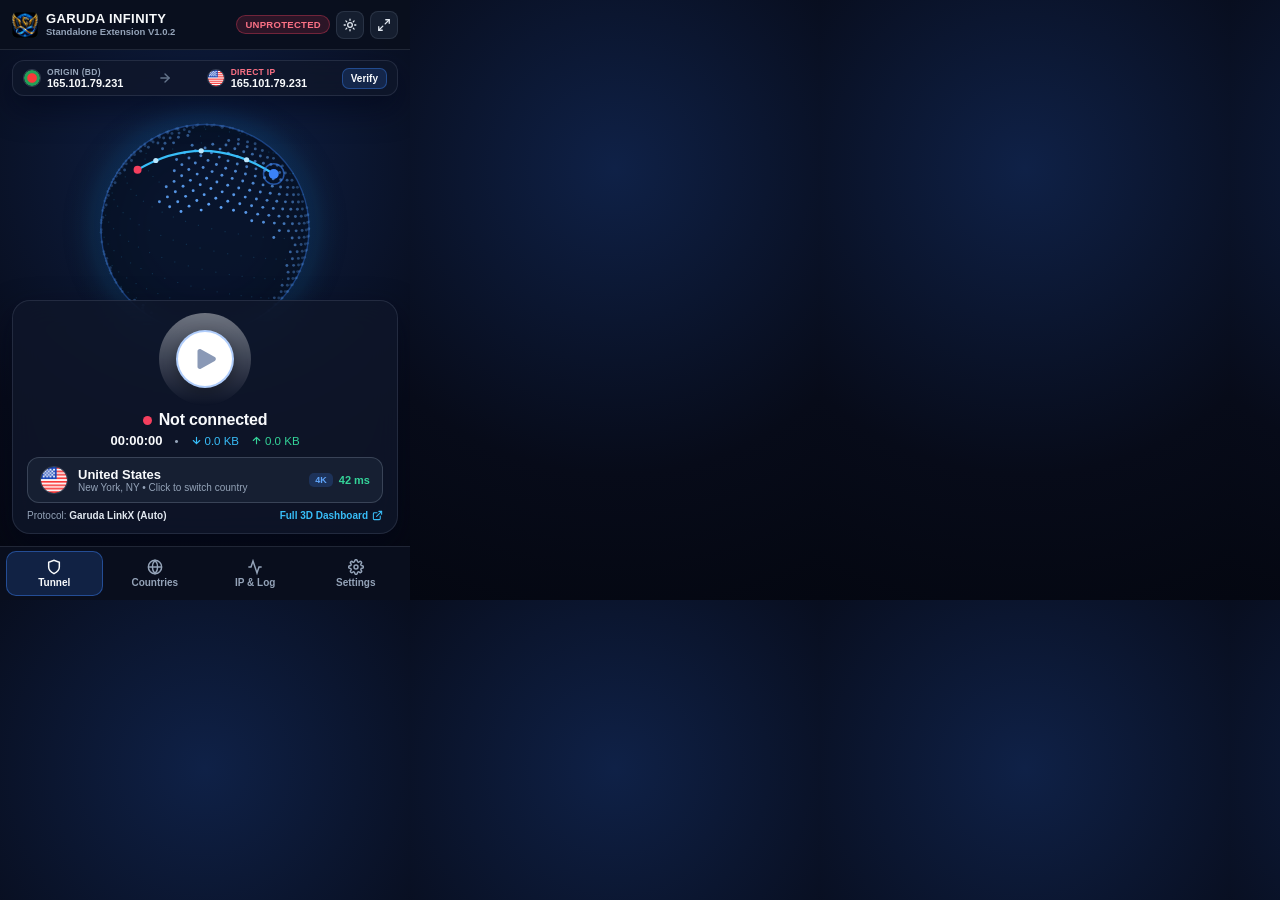
==== Garuda-Infinity-Extension/popup.html @ 02100f4b "Garuda Infinity V1.0.2 Official Public Release" ====
<!DOCTYPE html>
<html lang="en" data-theme="dark">
<head>
<meta charset="UTF-8" />
<meta name="viewport" content="width=device-width, initial-scale=1.0" />
<title>Garuda Infinity — Standalone Browser VPN</title>
<link rel="icon" type="image/svg+xml" href="garuda-favicon.svg" />
<link rel="icon" type="image/png" sizes="192x192" href="icons/icon-192.png" />
<link rel="apple-touch-icon" href="icons/icon-192.png" />
<style>
:root,
[data-theme="dark"] {
--bg-canvas: radial-gradient(circle at 50% 28%, #0f2147 0%, #070b19 64%, #040711 100%);
--surface-panel: rgba(10, 15, 30, 0.96);
--surface-glass: rgba(15, 23, 42, 0.82);
--surface-card: rgba(30, 41, 59, 0.62);
--surface-hover: rgba(51, 65, 85, 0.58);
--surface-selected: rgba(59, 130, 246, 0.22);
--surface-connected: rgba(16, 185, 129, 0.18);
--border: rgba(148, 163, 184, 0.16);
--border-strong: rgba(148, 163, 184, 0.28);
--divider: rgba(148, 163, 184, 0.12);
--primary: #3b82f6;
--primary-hover: #2563eb;
--emerald: #10b981;
--emerald-bright: #34d399;
--danger: #f43f5e;
--warning: #f59e0b;
--text-heading: #f8fafc;
--text-body: #e2e8f0;
--text-secondary: #94a3b8;
--text-muted: #64748b;
--shadow-card: 0 12px 30px rgba(2, 6, 23, 0.55);
}
[data-theme="light"] {
--bg-canvas: radial-gradient(circle at 50% 28%, #dbeafe 0%, #eff6ff 62%, #e2e8f0 100%);
--surface-panel: rgba(255, 255, 255, 0.96);
--surface-glass: rgba(255, 255, 255, 0.88);
--surface-card: rgba(241, 245, 249, 0.92);
--surface-hover: rgba(226, 232, 240, 0.8);
--surface-selected: rgba(37, 99, 235, 0.14);
--surface-connected: rgba(16, 185, 129, 0.14);
--border: rgba(148, 163, 184, 0.28);
--border-strong: rgba(100, 116, 139, 0.36);
--divider: rgba(203, 213, 225, 0.75);
--primary: #2563eb;
--primary-hover: #1d4ed8;
--emerald: #059669;
--emerald-bright: #10b981;
--danger: #e11d48;
--warning: #d97706;
--text-heading: #0f172a;
--text-body: #1e293b;
--text-secondary: #475569;
--text-muted: #64748b;
--shadow-card: 0 10px 24px rgba(15, 23, 42, 0.1);
}
* {
box-sizing: border-box;
margin: 0;
padding: 0;
user-select: none;
}
html {
width: 410px;
height: 600px;
}
body {
width: 410px;
min-width: 410px;
height: 600px;
min-height: 600px;
overflow: hidden;
background: var(--bg-canvas);
color: var(--text-heading);
font-family: "Inter", -apple-system, BlinkMacSystemFont, "Segoe UI", Roboto, sans-serif;
display: flex;
flex-direction: column;
position: relative;
}
html.is-mobile-ext,
html.is-mobile-ext body {
width: 100%;
min-width: 100%;
height: 100vh;
height: 100dvh;
min-height: 100dvh;
}
/* Scrollbar */
::-webkit-scrollbar {
width: 5px;
}
::-webkit-scrollbar-track {
background: transparent;
}
::-webkit-scrollbar-thumb {
background: rgba(148, 163, 184, 0.3);
border-radius: 3px;
}
@keyframes spinFast {
from { transform: rotate(0deg); }
to { transform: rotate(360deg); }
}
@keyframes pulseHalo {
0%, 100% { transform: scale(0.96); opacity: 0.78; }
50% { transform: scale(1.05); opacity: 0.36; }
}
.spin-fast {
animation: spinFast 1s linear infinite;
}
.pulse-halo {
animation: pulseHalo 2.5s ease-in-out infinite;
}
/* Top Header */
.top-header {
height: 50px;
padding: 0 12px;
background: var(--surface-panel);
border-bottom: 1px solid var(--border);
display: flex;
align-items: center;
justify-content: space-between;
flex-shrink: 0;
z-index: 20;
}
.brand-wrap {
display: flex;
align-items: center;
gap: 8px;
}
.brand-logo {
width: 26px;
height: 26px;
}
.brand-title {
font-size: 13px;
font-weight: 800;
letter-spacing: 0.4px;
line-height: 1.1;
white-space: nowrap;
}
.brand-sub {
font-size: 9.5px;
color: var(--text-secondary);
font-weight: 600;
white-space: nowrap;
}
.header-actions {
display: flex;
align-items: center;
gap: 6px;
}
.status-pill {
font-size: 9.5px;
font-weight: 800;
padding: 3px 8px;
border-radius: 999px;
letter-spacing: 0.3px;
}
.status-on {
background: rgba(16, 185, 129, 0.18);
color: #34d399;
border: 1px solid rgba(16, 185, 129, 0.42);
}
.status-busy {
background: rgba(59, 130, 246, 0.18);
color: #60a5fa;
border: 1px solid rgba(59, 130, 246, 0.42);
}
.status-off {
background: rgba(244, 63, 94, 0.15);
color: #fb7185;
border: 1px solid rgba(244, 63, 94, 0.35);
}
[data-theme="light"] .status-on {
background: rgba(16, 185, 129, 0.14);
color: #047857;
border-color: rgba(5, 150, 105, 0.38);
}
[data-theme="light"] .status-busy {
background: rgba(37, 99, 235, 0.14);
color: #1d4ed8;
border-color: rgba(37, 99, 235, 0.38);
}
[data-theme="light"] .status-off {
background: rgba(225, 29, 72, 0.12);
color: #be123c;
border-color: rgba(225, 29, 72, 0.35);
}
.icon-btn {
width: 28px;
height: 28px;
border-radius: 8px;
border: 1px solid var(--border);
background: var(--surface-card);
color: var(--text-body);
display: inline-flex;
align-items: center;
justify-content: center;
cursor: pointer;
font-size: 13px;
transition: border-color 0.15s, background 0.15s;
}
.icon-btn:hover {
border-color: var(--primary);
}
/* Main Viewport */
.segment-viewport {
flex: 1;
overflow: hidden;
position: relative;
display: flex;
flex-direction: column;
}
.segment-pane {
display: none;
flex: 1;
height: 100%;
overflow-y: auto;
flex-direction: column;
}
.segment-pane.active {
display: flex;
}
/* Segment 1: Tunnel & 3D Globe Stage */
.tunnel-stage {
position: relative;
flex: 1;
display: flex;
flex-direction: column;
justify-content: space-between;
padding: 10px 12px 12px 12px;
overflow: hidden;
}
#globeCanvas {
position: absolute;
inset: 0;
width: 100%;
height: 100%;
z-index: 1;
cursor: grab;
}
#globeCanvas:active {
cursor: grabbing;
}
.hud-top-row {
position: relative;
z-index: 5;
display: flex;
flex-direction: column;
gap: 6px;
}
.route-bar {
background: var(--surface-glass);
backdrop-filter: blur(12px);
border: 1px solid var(--border);
border-radius: 12px;
padding: 6px 10px;
display: flex;
align-items: center;
justify-content: space-between;
gap: 6px;
box-shadow: var(--shadow-card);
}
.route-endpoint {
display: flex;
align-items: center;
gap: 6px;
min-width: 0;
}
.route-flag {
width: 18px;
height: 18px;
border-radius: 50%;
object-fit: cover;
border: 1px solid var(--border-strong);
flex-shrink: 0;
}
.route-meta {
display: flex;
flex-direction: column;
min-width: 0;
}
.route-label {
font-size: 8.5px;
font-weight: 700;
text-transform: uppercase;
color: var(--text-secondary);
letter-spacing: 0.3px;
}
.route-ip {
font-size: 11px;
font-weight: 700;
color: var(--text-heading);
font-variant-numeric: tabular-nums;
}
.verify-mini-btn {
padding: 4px 8px;
border-radius: 7px;
border: 1px solid rgba(59, 130, 246, 0.4);
background: rgba(59, 130, 246, 0.16);
color: var(--text-heading);
font-size: 10px;
font-weight: 600;
cursor: pointer;
flex-shrink: 0;
}
.camera-bar {
display: flex;
justify-content: center;
gap: 4px;
}
.cam-pill {
height: 22px;
padding: 0 9px;
border-radius: 999px;
border: 1px solid var(--border);
background: var(--surface-glass);
color: var(--text-secondary);
font-size: 10px;
font-weight: 600;
cursor: pointer;
}
.cam-pill.active {
background: var(--primary);
border-color: var(--primary);
color: #ffffff;
}
/* Connect Console Bottom Card */
.connect-console {
position: relative;
z-index: 5;
background: var(--surface-glass);
backdrop-filter: blur(14px);
border: 1px solid var(--border);
border-radius: 18px;
padding: 12px 14px;
display: flex;
flex-direction: column;
align-items: center;
box-shadow: var(--shadow-card);
}
.hero-btn-wrap {
position: relative;
width: 92px;
height: 92px;
display: flex;
align-items: center;
justify-content: center;
}
.hero-ring-img {
position: absolute;
width: 92px;
height: 92px;
pointer-events: none;
}
.hero-core-btn {
width: 58px;
height: 58px;
border-radius: 50%;
background: #ffffff;
border: 2px solid rgba(59, 130, 246, 0.4);
display: flex;
align-items: center;
justify-content: center;
cursor: pointer;
position: relative;
z-index: 3;
box-shadow: 0 4px 14px rgba(0, 0, 0, 0.3);
transition: transform 0.12s, box-shadow 0.15s;
}
.hero-core-btn:hover {
transform: scale(1.04);
}
.hero-core-btn img {
width: 24px;
height: 24px;
}
.console-status-row {
margin-top: 6px;
display: flex;
align-items: center;
gap: 7px;
}
.status-dot {
width: 9px;
height: 9px;
border-radius: 50%;
background: var(--danger);
}
.status-dot.connected {
background: var(--emerald);
box-shadow: 0 0 10px rgba(16, 185, 129, 0.85);
}
.console-headline {
font-size: 16px;
font-weight: 800;
letter-spacing: -0.2px;
}
.telemetry-row {
margin-top: 4px;
display: flex;
align-items: center;
gap: 12px;
font-size: 11.5px;
color: var(--text-secondary);
font-variant-numeric: tabular-nums;
}
.timer-text {
font-size: 13px;
font-weight: 700;
color: var(--text-heading);
}
.target-country-btn {
margin-top: 9px;
width: 100%;
height: 46px;
padding: 0 12px;
border-radius: 12px;
background: var(--surface-card);
border: 1px solid var(--border-strong);
display: flex;
align-items: center;
justify-content: space-between;
cursor: pointer;
color: var(--text-heading);
transition: border-color 0.15s;
}
.target-country-btn:hover {
border-color: var(--primary);
}
.target-left {
display: flex;
align-items: center;
gap: 10px;
min-width: 0;
}
.target-flag {
width: 28px;
height: 28px;
border-radius: 50%;
object-fit: cover;
border: 1px solid var(--border-strong);
}
.target-name {
font-size: 13px;
font-weight: 700;
text-align: left;
}
.target-sub {
font-size: 10px;
color: var(--text-secondary);
text-align: left;
}
.target-right {
display: flex;
align-items: center;
gap: 6px;
}
.tag-4k {
font-size: 9px;
font-weight: 700;
padding: 2px 6px;
border-radius: 5px;
background: rgba(59, 130, 246, 0.2);
color: #60a5fa;
}
[data-theme="light"] .tag-4k {
background: rgba(37, 99, 235, 0.14);
color: #1d4ed8;
}
.ping-badge {
font-size: 11px;
font-weight: 700;
color: #34d399;
}
[data-theme="light"] .ping-badge {
color: #059669;
}
.console-footer {
margin-top: 7px;
width: 100%;
display: flex;
align-items: center;
justify-content: space-between;
font-size: 10px;
color: var(--text-secondary);
}
.link-btn {
background: none;
border: none;
color: #38bdf8;
font-size: 10px;
font-weight: 700;
cursor: pointer;
}
[data-theme="light"] .link-btn {
color: #0284c7;
}
/* Segment 2: Countries */
.countries-header {
padding: 10px 12px 8px 12px;
border-bottom: 1px solid var(--divider);
background: var(--surface-panel);
}
.countries-top-bar {
display: flex;
align-items: center;
justify-content: space-between;
margin-bottom: 8px;
}
.countries-title {
font-size: 13.5px;
font-weight: 700;
}
.catalog-toggle-btn {
font-size: 10px;
font-weight: 700;
padding: 4px 8px;
border-radius: 8px;
border: 1px solid var(--border-strong);
background: var(--surface-card);
color: var(--text-body);
cursor: pointer;
}
.catalog-toggle-btn.active {
background: var(--primary);
border-color: var(--primary);
color: #ffffff;
}
.search-box {
height: 34px;
background: var(--surface-card);
border: 1px solid var(--border-strong);
border-radius: 9px;
padding: 0 10px;
display: flex;
align-items: center;
gap: 7px;
}
.search-box input {
flex: 1;
background: transparent;
border: none;
outline: none;
color: var(--text-heading);
font-size: 12px;
}
.clear-search-btn {
background: none;
border: none;
color: var(--text-secondary);
cursor: pointer;
font-size: 13px;
display: none;
}
.mode-tabs {
display: flex;
gap: 4px;
margin-top: 7px;
background: var(--surface-card);
padding: 3px;
border-radius: 8px;
border: 1px solid var(--border);
}
.mode-tab {
flex: 1;
height: 28px;
border: none;
border-radius: 6px;
background: transparent;
color: var(--text-secondary);
font-size: 11px;
font-weight: 600;
cursor: pointer;
display: inline-flex;
align-items: center;
justify-content: center;
gap: 6px;
transition: background 0.15s, color 0.15s;
}
.mode-tab svg {
width: 13px;
height: 13px;
flex-shrink: 0;
}
.mode-tab.active {
background: var(--primary);
color: #ffffff;
}
.region-pills {
display: flex;
gap: 4px;
margin-top: 7px;
overflow-x: auto;
}
.region-pill {
font-size: 10px;
font-weight: 600;
padding: 3px 8px;
border-radius: 999px;
border: 1px solid var(--border);
background: var(--surface-card);
color: var(--text-secondary);
cursor: pointer;
white-space: nowrap;
}
.region-pill.active {
border-color: var(--primary);
background: rgba(59, 130, 246, 0.2);
color: #60a5fa;
}
[data-theme="light"] .region-pill.active {
border-color: var(--primary);
background: rgba(37, 99, 235, 0.14);
color: #1d4ed8;
}
.countries-list {
flex: 1;
overflow-y: auto;
padding: 6px 10px 12px 10px;
}
.country-row {
display: flex;
align-items: center;
padding: 7px 10px;
border-radius: 10px;
border: 1px solid transparent;
cursor: pointer;
margin-bottom: 4px;
transition: background 0.12s, border-color 0.12s;
}
.country-row:hover {
background: var(--surface-hover);
border-color: var(--border);
}
.country-row.selected {
background: var(--surface-selected);
border-color: rgba(59, 130, 246, 0.45);
}
.country-row.connected {
background: var(--surface-connected);
border-color: rgba(16, 185, 129, 0.5);
}
.country-row-flag {
width: 26px;
height: 26px;
border-radius: 50%;
object-fit: cover;
border: 1px solid var(--border-strong);
margin-right: 10px;
flex-shrink: 0;
}
.country-row-info {
flex: 1;
min-width: 0;
}
.country-row-title {
display: flex;
align-items: center;
gap: 5px;
}
.country-row-name {
font-size: 12.5px;
font-weight: 700;
white-space: nowrap;
overflow: hidden;
text-overflow: ellipsis;
}
.country-row-badge {
font-size: 8.5px;
font-weight: 700;
padding: 1px 5px;
border-radius: 4px;
background: rgba(148, 163, 184, 0.15);
color: var(--text-secondary);
}
.country-row-badge.pro {
background: rgba(59, 130, 246, 0.2);
color: #60a5fa;
}
[data-theme="light"] .country-row-badge.pro {
background: rgba(37, 99, 235, 0.14);
color: #1d4ed8;
}
.country-row-meta {
font-size: 10px;
color: var(--text-secondary);
margin-top: 1px;
}
.country-row-action {
font-size: 10px;
font-weight: 700;
padding: 3px 8px;
border-radius: 999px;
background: rgba(59, 130, 246, 0.14);
color: #60a5fa;
flex-shrink: 0;
}
[data-theme="light"] .country-row-action {
background: rgba(37, 99, 235, 0.12);
color: #1d4ed8;
}
.country-row.connected .country-row-action {
background: rgba(16, 185, 129, 0.22);
color: #34d399;
}
[data-theme="light"] .country-row.connected .country-row-action {
background: rgba(16, 185, 129, 0.18);
color: #047857;
}
/* Segment 3 & 4 Cards */
#seg-ipconfig {
overflow: hidden;
}
.ipconfig-header {
padding: 10px 12px 8px 12px;
border-bottom: 1px solid var(--divider);
background: var(--surface-panel);
flex-shrink: 0;
}
.pane-body {
padding: 12px;
display: flex;
flex-direction: column;
gap: 10px;
flex: 1;
overflow-y: auto;
}
.sub-tabs {
display: flex;
gap: 4px;
background: var(--surface-card);
padding: 3px;
border-radius: 9px;
border: 1px solid var(--border-strong);
}
.sub-tab {
flex: 1;
height: 30px;
border: none;
border-radius: 6px;
background: transparent;
color: var(--text-secondary);
font-size: 11px;
font-weight: 700;
cursor: pointer;
display: inline-flex;
align-items: center;
justify-content: center;
gap: 6px;
transition: background 0.15s, color 0.15s, box-shadow 0.15s;
}
.sub-tab svg {
width: 13px;
height: 13px;
flex-shrink: 0;
}
.sub-tab.active {
background: var(--primary);
color: #ffffff;
box-shadow: 0 2px 8px rgba(37, 99, 235, 0.28);
}
.ip-hero-banner {
display: flex;
align-items: center;
justify-content: space-between;
gap: 10px;
padding: 10px 11px;
border-radius: 10px;
background: var(--surface-card);
border: 1px solid var(--border-strong);
margin-bottom: 9px;
}
.ip-hero-left {
display: flex;
align-items: center;
gap: 10px;
min-width: 0;
}
.ip-time-pill {
text-align: right;
padding-left: 10px;
border-left: 1px solid var(--divider);
flex-shrink: 0;
}
.ip-time-label {
font-size: 8.5px;
font-weight: 800;
letter-spacing: 0.4px;
color: #38bdf8;
text-transform: uppercase;
}
[data-theme="light"] .ip-time-label {
color: #0284c7;
}
.ip-time-value {
font-size: 11.5px;
font-weight: 800;
color: var(--text-heading);
font-variant-numeric: tabular-nums;
margin-top: 1px;
white-space: nowrap;
}
.ip-time-zone {
font-size: 9.5px;
font-weight: 600;
color: var(--text-secondary);
margin-top: 1px;
white-space: nowrap;
}
.glass-card {
background: var(--surface-glass);
border: 1px solid var(--border);
border-radius: 12px;
padding: 12px;
box-shadow: var(--shadow-card);
}
[data-theme="light"] .glass-card {
background: #ffffff;
border-color: rgba(148, 163, 184, 0.34);
box-shadow: 0 6px 18px rgba(15, 23, 42, 0.06);
}
.card-label {
font-size: 10px;
font-weight: 700;
text-transform: uppercase;
color: var(--text-secondary);
letter-spacing: 0.4px;
margin-bottom: 8px;
}
.kv-grid {
display: grid;
grid-template-columns: 1fr 1fr;
gap: 7px;
font-size: 11px;
}
.kv-box {
background: var(--surface-card);
border: 1px solid var(--border);
border-radius: 8px;
padding: 7px 9px;
}
[data-theme="light"] .kv-box {
background: #f8fafc;
border-color: rgba(148, 163, 184, 0.28);
}
.kv-box .k {
font-size: 9.5px;
font-weight: 600;
color: var(--text-secondary);
display: block;
}
.kv-box .v {
font-size: 11.5px;
font-weight: 700;
color: var(--text-heading);
margin-top: 2px;
display: block;
word-break: break-word;
}
.btn-primary {
height: 34px;
padding: 0 12px;
border-radius: 9px;
border: none;
background: linear-gradient(135deg, #3b82f6, #2563eb);
color: #ffffff;
font-size: 11.5px;
font-weight: 700;
cursor: pointer;
display: inline-flex;
align-items: center;
justify-content: center;
gap: 6px;
box-shadow: 0 4px 12px rgba(37, 99, 235, 0.25);
}
.btn-secondary {
height: 32px;
padding: 0 12px;
border-radius: 8px;
border: 1px solid var(--border-strong);
background: var(--surface-card);
color: var(--text-heading);
font-size: 11px;
font-weight: 600;
cursor: pointer;
display: inline-flex;
align-items: center;
justify-content: center;
gap: 5px;
white-space: nowrap;
flex-shrink: 0;
}
/* Verification Status Banner (No JSON) */
.verify-status-banner {
margin-top: 9px;
padding: 8.5px 10px;
border-radius: 9px;
background: rgba(15, 23, 42, 0.78);
border: 1px solid rgba(148, 163, 184, 0.28);
display: flex;
align-items: center;
gap: 8px;
font-size: 10.5px;
font-weight: 600;
color: #e2e8f0;
line-height: 1.4;
}
[data-theme="light"] .verify-status-banner {
background: #f1f5f9;
border: 1px solid rgba(100, 116, 139, 0.32);
color: #334155;
}
.verify-status-banner.verified-ok {
background: rgba(16, 185, 129, 0.14);
border-color: rgba(16, 185, 129, 0.42);
color: #ecfdf5;
}
[data-theme="light"] .verify-status-banner.verified-ok {
background: rgba(16, 185, 129, 0.12);
border-color: rgba(5, 150, 105, 0.42);
color: #064e3b;
}
.verify-status-banner svg {
width: 15px;
height: 15px;
flex-shrink: 0;
color: #34d399;
}
[data-theme="light"] .verify-status-banner svg {
color: #059669;
}
/* Improved Cyber Telemetry Log UI */
.logs-toolbar {
display: flex;
align-items: center;
justify-content: space-between;
margin-bottom: 8px;
}
.logs-title-group {
display: flex;
align-items: center;
gap: 6px;
}
.logs-title-group svg {
width: 14px;
height: 14px;
color: #60a5fa;
}
[data-theme="light"] .logs-title-group svg {
color: #2563eb;
}
.logs-count-pill {
font-size: 9.5px;
font-weight: 700;
padding: 2px 7px;
border-radius: 999px;
background: rgba(59, 130, 246, 0.16);
border: 1px solid rgba(59, 130, 246, 0.35);
color: #60a5fa;
white-space: nowrap;
}
[data-theme="light"] .logs-count-pill {
background: rgba(37, 99, 235, 0.12);
border-color: rgba(37, 99, 235, 0.32);
color: #1d4ed8;
}
.logs-clear-btn {
height: 24px;
padding: 0 8px;
border-radius: 6px;
border: 1px solid var(--border-strong);
background: var(--surface-card);
color: var(--text-secondary);
font-size: 10px;
font-weight: 600;
cursor: pointer;
display: inline-flex;
align-items: center;
gap: 4px;
white-space: nowrap;
flex-shrink: 0;
transition: color 0.15s, border-color 0.15s;
}
.logs-clear-btn:hover {
color: #fb7185;
border-color: rgba(244, 63, 94, 0.45);
}
[data-theme="light"] .logs-clear-btn:hover {
color: #be123c;
border-color: rgba(225, 29, 72, 0.45);
}
.logs-clear-btn svg {
width: 11px;
height: 11px;
}
.logs-filter-bar {
display: flex;
gap: 4px;
margin-bottom: 8px;
}
.log-filter-pill {
height: 23px;
padding: 0 8px;
border-radius: 999px;
border: 1px solid var(--border);
background: var(--surface-card);
color: var(--text-secondary);
font-size: 10px;
font-weight: 600;
cursor: pointer;
white-space: nowrap;
}
.log-filter-pill.active {
border-color: var(--primary);
background: rgba(59, 130, 246, 0.2);
color: #60a5fa;
}
[data-theme="light"] .log-filter-pill.active {
border-color: var(--primary);
background: rgba(37, 99, 235, 0.14);
color: #1d4ed8;
}
.logs-list {
display: flex;
flex-direction: column;
gap: 6px;
max-height: 315px;
overflow-y: auto;
padding-right: 2px;
}
.log-card {
background: var(--surface-card);
border: 1px solid var(--border);
border-left: 3px solid #3b82f6;
border-radius: 8px;
padding: 7px 9px;
display: flex;
flex-direction: column;
gap: 4px;
}
[data-theme="light"] .log-card {
background: #f8fafc;
border-color: rgba(148, 163, 184, 0.3);
border-left: 3px solid #2563eb;
}
.log-card.tone-emerald {
border-left-color: #10b981;
background: rgba(16, 185, 129, 0.07);
}
[data-theme="light"] .log-card.tone-emerald {
border-left-color: #059669;
background: rgba(16, 185, 129, 0.08);
}
.log-card.tone-cyan {
border-left-color: #06b6d4;
}
[data-theme="light"] .log-card.tone-cyan {
border-left-color: #0284c7;
background: rgba(2, 132, 199, 0.06);
}
.log-card.tone-rose {
border-left-color: #f43f5e;
background: rgba(244, 63, 94, 0.06);
}
[data-theme="light"] .log-card.tone-rose {
border-left-color: #e11d48;
background: rgba(225, 29, 72, 0.06);
}
.log-card.tone-amber {
border-left-color: #f59e0b;
}
[data-theme="light"] .log-card.tone-amber {
border-left-color: #d97706;
background: rgba(217, 119, 6, 0.06);
}
.log-card.tone-purple {
border-left-color: #a855f7;
}
[data-theme="light"] .log-card.tone-purple {
border-left-color: #7c3aed;
background: rgba(124, 58, 237, 0.06);
}
.log-card-top {
display: flex;
align-items: center;
justify-content: space-between;
gap: 6px;
}
.log-tag-badge {
display: inline-flex;
align-items: center;
gap: 4px;
font-size: 9px;
font-weight: 800;
text-transform: uppercase;
letter-spacing: 0.35px;
padding: 1.5px 6px;
border-radius: 4px;
background: rgba(59, 130, 246, 0.18);
color: #60a5fa;
}
[data-theme="light"] .log-tag-badge {
background: rgba(37, 99, 235, 0.14);
color: #1d4ed8;
}
.log-tag-badge svg {
width: 10px;
height: 10px;
}
.log-tag-badge.tone-emerald {
background: rgba(16, 185, 129, 0.2);
color: #34d399;
}
[data-theme="light"] .log-tag-badge.tone-emerald {
background: rgba(16, 185, 129, 0.16);
color: #047857;
}
.log-tag-badge.tone-cyan {
background: rgba(6, 182, 212, 0.2);
color: #22d3ee;
}
[data-theme="light"] .log-tag-badge.tone-cyan {
background: rgba(2, 132, 199, 0.14);
color: #0369a1;
}
.log-tag-badge.tone-rose {
background: rgba(244, 63, 94, 0.2);
color: #fb7185;
}
[data-theme="light"] .log-tag-badge.tone-rose {
background: rgba(225, 29, 72, 0.14);
color: #be123c;
}
.log-tag-badge.tone-amber {
background: rgba(245, 158, 11, 0.2);
color: #fbbf24;
}
[data-theme="light"] .log-tag-badge.tone-amber {
background: rgba(217, 119, 6, 0.15);
color: #b45309;
}
.log-tag-badge.tone-purple {
background: rgba(168, 85, 247, 0.2);
color: #c084fc;
}
[data-theme="light"] .log-tag-badge.tone-purple {
background: rgba(124, 58, 237, 0.14);
color: #6d28d9;
}
.log-time {
font-family: Consolas, "SFMono-Regular", monospace;
font-size: 9.5px;
font-weight: 600;
color: var(--text-secondary);
font-variant-numeric: tabular-nums;
}
.log-msg {
font-size: 11px;
color: var(--text-body);
line-height: 1.4;
word-break: break-word;
user-select: text;
}
.log-ip-chip {
display: inline-block;
font-family: Consolas, monospace;
font-size: 10px;
font-weight: 700;
padding: 0 5px;
border-radius: 4px;
background: rgba(56, 189, 248, 0.14);
border: 1px solid rgba(56, 189, 248, 0.3);
color: #38bdf8;
}
[data-theme="light"] .log-ip-chip {
background: rgba(2, 132, 199, 0.12);
border-color: rgba(2, 132, 199, 0.3);
color: #0369a1;
}
/* Settings rows */
.setting-row {
display: flex;
align-items: center;
justify-content: space-between;
gap: 10px;
padding: 8px 0;
border-bottom: 1px solid var(--divider);
}
.setting-row:last-child {
border-bottom: none;
padding-bottom: 0;
}
.setting-row:first-child {
padding-top: 0;
}
.setting-title {
font-size: 12px;
font-weight: 600;
color: var(--text-heading);
}
.setting-sub {
font-size: 10px;
color: var(--text-secondary);
margin-top: 1px;
}
.select-input {
height: 30px;
border-radius: 7px;
border: 1px solid var(--border-strong);
background: var(--surface-card);
color: var(--text-heading);
font-size: 11px;
font-weight: 600;
padding: 0 8px;
outline: none;
}
.switch {
width: 38px;
height: 20px;
border-radius: 999px;
background: var(--surface-card);
border: 1px solid var(--border-strong);
position: relative;
cursor: pointer;
flex-shrink: 0;
transition: background 0.15s;
}
.switch.checked {
background: var(--primary);
border-color: var(--primary);
}
.switch-thumb {
width: 14px;
height: 14px;
border-radius: 50%;
background: var(--text-secondary);
position: absolute;
top: 2px;
left: 2px;
transition: transform 0.15s, background 0.15s;
}
.switch.checked .switch-thumb {
transform: translateX(18px);
background: #ffffff;
}
/* Bottom 4-Segment Navigation Bar */
.bottom-nav {
height: 54px;
background: var(--surface-panel);
border-top: 1px solid var(--border);
display: grid;
grid-template-columns: repeat(4, 1fr);
padding: 4px 6px;
gap: 4px;
flex-shrink: 0;
z-index: 20;
}
.nav-seg-btn {
border: 1px solid transparent;
background: transparent;
border-radius: 10px;
color: var(--text-secondary);
display: flex;
flex-direction: column;
align-items: center;
justify-content: center;
gap: 2px;
cursor: pointer;
font-size: 10px;
font-weight: 700;
transition: background 0.15s, color 0.15s, border-color 0.15s;
}
.nav-seg-btn svg {
width: 16px;
height: 16px;
}
.nav-seg-btn.active {
background: rgba(59, 130, 246, 0.18);
border-color: rgba(59, 130, 246, 0.45);
color: var(--text-heading);
}
/* Legal Drawer Modal */
.drawer-modal {
position: absolute;
inset: 0;
background: rgba(2, 6, 23, 0.82);
backdrop-filter: blur(8px);
z-index: 50;
display: none;
flex-direction: column;
padding: 14px;
}
.drawer-modal.open {
display: flex;
}
.drawer-card {
flex: 1;
background: var(--surface-panel);
border: 1px solid var(--border-strong);
border-radius: 14px;
display: flex;
flex-direction: column;
overflow: hidden;
}
.drawer-head {
padding: 12px 14px;
border-bottom: 1px solid var(--divider);
display: flex;
align-items: center;
justify-content: space-between;
}
.drawer-body {
flex: 1;
padding: 12px 14px;
overflow-y: auto;
font-size: 11.5px;
color: var(--text-body);
line-height: 1.55;
}
@keyframes quicksilverGoldPulse {
0%, 100% {
background-position: 0% 50%;
filter: drop-shadow(0 0 4px rgba(251, 191, 36, 0.55)) drop-shadow(0 0 10px rgba(245, 158, 11, 0.35));
}
50% {
background-position: 100% 50%;
filter: drop-shadow(0 0 6px rgba(253, 224, 71, 0.8)) drop-shadow(0 0 14px rgba(245, 158, 11, 0.5));
}
}
@keyframes quicksilverGoldPulseLight {
0%, 100% {
background-position: 0% 50%;
filter: drop-shadow(0 1px 3px rgba(217, 119, 6, 0.32)) drop-shadow(0 0 7px rgba(245, 158, 11, 0.25));
}
50% {
background-position: 100% 50%;
filter: drop-shadow(0 1px 5px rgba(180, 83, 9, 0.48)) drop-shadow(0 0 11px rgba(245, 158, 11, 0.38));
}
}
.quicksilver-gold-glow {
display: inline-block;
font-weight: 900;
letter-spacing: 0.07em;
text-transform: uppercase;
background: linear-gradient(90deg, #fde047 0%, #fbbf24 30%, #fef08a 50%, #f59e0b 75%, #fde047 100%);
background-size: 200% auto;
color: #fbbf24;
-webkit-background-clip: text;
background-clip: text;
-webkit-text-fill-color: transparent;
animation: quicksilverGoldPulse 3.2s ease-in-out infinite;
}
[data-theme="light"] .quicksilver-gold-glow {
background: linear-gradient(90deg, #92400e 0%, #d97706 30%, #b45309 55%, #f59e0b 80%, #92400e 100%);
background-size: 200% auto;
color: #b45309;
-webkit-background-clip: text;
background-clip: text;
-webkit-text-fill-color: transparent;
animation: quicksilverGoldPulseLight 3.2s ease-in-out infinite;
}
.quicksilver-gold-badge {
font-size: 10px;
font-weight: 800;
padding: 5px 10px;
border-radius: 999px;
background: linear-gradient(135deg, rgba(245, 158, 11, 0.16), rgba(180, 83, 9, 0.22));
border: 1px solid rgba(251, 191, 36, 0.48);
box-shadow: 0 0 12px rgba(245, 158, 11, 0.18);
display: inline-flex;
align-items: center;
gap: 5px;
white-space: nowrap;
flex-shrink: 0;
user-select: none;
}
[data-theme="light"] .quicksilver-gold-badge {
background: linear-gradient(135deg, rgba(254, 243, 199, 0.96), rgba(253, 230, 138, 0.72));
border: 1px solid rgba(217, 119, 6, 0.55);
box-shadow: 0 2px 8px rgba(217, 119, 6, 0.15);
}
.about-gcs-btn {
width: 100%;
padding: 8.5px 11px;
border-radius: 10px;
border: 1px solid rgba(56, 189, 248, 0.5);
border-left: 3.5px solid #00c8ff;
background: linear-gradient(135deg, rgba(12, 32, 62, 0.96) 0%, rgba(15, 23, 42, 0.96) 65%, rgba(30, 41, 59, 0.92) 100%);
color: #f8fafc;
cursor: pointer;
display: flex;
align-items: center;
justify-content: space-between;
gap: 10px;
box-shadow: 0 4px 14px rgba(0, 200, 255, 0.14), inset 0 1px 0 rgba(255, 255, 255, 0.08);
transition: transform 0.14s ease, border-color 0.15s ease, box-shadow 0.15s ease;
}
.about-gcs-btn:hover {
transform: translateY(-1px);
border-color: rgba(0, 200, 255, 0.85);
box-shadow: 0 6px 18px rgba(0, 200, 255, 0.24), inset 0 1px 0 rgba(255, 255, 255, 0.14);
}
[data-theme="light"] .about-gcs-btn {
border: 1px solid rgba(2, 132, 199, 0.45);
border-left: 3.5px solid #0284c7;
background: linear-gradient(135deg, #e0f2fe 0%, #f0f9ff 58%, #fef3c7 100%);
color: #0f172a;
box-shadow: 0 4px 14px rgba(2, 132, 199, 0.14), inset 0 1px 0 rgba(255, 255, 255, 0.85);
}
[data-theme="light"] .about-gcs-btn:hover {
border-color: #0284c7;
box-shadow: 0 6px 18px rgba(2, 132, 199, 0.22), inset 0 1px 0 #ffffff;
}
.about-gcs-left {
display: flex;
align-items: center;
gap: 9px;
min-width: 0;
text-align: left;
}
.about-gcs-emblem {
width: 26px;
height: 26px;
border-radius: 50%;
object-fit: cover;
border: 1.5px solid rgba(245, 158, 11, 0.65);
box-shadow: 0 0 8px rgba(245, 158, 11, 0.28);
flex-shrink: 0;
}
.about-gcs-title {
font-size: 11.5px;
font-weight: 800;
letter-spacing: 0.15px;
color: #f8fafc;
line-height: 1.2;
}
[data-theme="light"] .about-gcs-title {
color: #0f172a;
}
.about-gcs-sub {
font-size: 9.5px;
font-weight: 600;
color: #7dd3fc;
margin-top: 1px;
line-height: 1.2;
}
[data-theme="light"] .about-gcs-sub {
color: #0369a1;
}
.about-gcs-cta {
display: inline-flex;
align-items: center;
gap: 4px;
padding: 3.5px 8px;
border-radius: 999px;
background: rgba(0, 200, 255, 0.16);
border: 1px solid rgba(0, 200, 255, 0.42);
color: #38bdf8;
font-size: 9px;
font-weight: 800;
letter-spacing: 0.4px;
text-transform: uppercase;
flex-shrink: 0;
}
[data-theme="light"] .about-gcs-cta {
background: rgba(2, 132, 199, 0.14);
border-color: rgba(2, 132, 199, 0.38);
color: #0369a1;
}
.about-gcs-cta svg {
width: 11px;
height: 11px;
}
/* About Garuda Cyber Shield Modal Card (Dark + Light Mode) */
.gcs-header-link {
color: #00c8ff;
text-decoration: none;
display: inline-flex;
align-items: center;
gap: 4px;
}
[data-theme="light"] .gcs-header-link {
color: #0284c7;
}
.gcs-modal-hero {
background: radial-gradient(circle at 50% 14%, #0c2d48 0%, #071324 55%, #05080f 100%);
border: 1px solid rgba(0, 200, 255, 0.34);
border-radius: 15px;
padding: 20px 16px 18px 16px;
text-align: center;
box-shadow: 0 10px 28px rgba(2, 6, 23, 0.55);
}
[data-theme="light"] .gcs-modal-hero {
background: linear-gradient(180deg, #e0f2fe 0%, #f0f9ff 46%, #f8fafc 100%);
border: 1px solid rgba(2, 132, 199, 0.35);
box-shadow: 0 8px 24px rgba(15, 23, 42, 0.08);
}
.gcs-emblem-link {
display: inline-block;
text-decoration: none;
}
.gcs-emblem-img {
width: 86px;
height: 86px;
border-radius: 50%;
object-fit: cover;
border: 2px solid rgba(245, 158, 11, 0.72);
box-shadow: 0 0 26px rgba(245, 158, 11, 0.32), 0 0 12px rgba(0, 200, 255, 0.25);
margin-bottom: 10px;
}
[data-theme="light"] .gcs-emblem-img {
border-color: rgba(217, 119, 6, 0.78);
box-shadow: 0 6px 20px rgba(217, 119, 6, 0.24);
}
.gcs-hero-title {
font-size: 16.5px;
font-weight: 900;
letter-spacing: 0.08em;
color: #ffffff;
text-transform: uppercase;
}
[data-theme="light"] .gcs-hero-title {
color: #0f172a;
}
.gcs-hero-tagline {
display: inline-block;
font-size: 10.5px;
font-weight: 700;
color: #38bdf8;
background: rgba(0, 200, 255, 0.12);
border: 1px solid rgba(0, 200, 255, 0.28);
padding: 3.5px 11px;
border-radius: 999px;
margin-top: 7px;
margin-bottom: 15px;
}
[data-theme="light"] .gcs-hero-tagline {
color: #0369a1;
background: rgba(2, 132, 199, 0.12);
border-color: rgba(2, 132, 199, 0.3);
}
.gcs-mission-card {
text-align: center;
background: #080d18;
border: 1px solid rgba(255, 255, 255, 0.12);
border-top: 3px solid #f59e0b;
border-radius: 12px;
padding: 15px 14px 14px 14px;
}
[data-theme="light"] .gcs-mission-card {
background: #ffffff;
border: 1px solid rgba(148, 163, 184, 0.35);
border-top: 3px solid #d97706;
box-shadow: 0 4px 14px rgba(15, 23, 42, 0.05);
}
.gcs-mission-heading {
font-size: 11px;
font-weight: 900;
letter-spacing: 0.09em;
color: #ffffff;
margin-bottom: 10px;
text-transform: uppercase;
display: flex;
align-items: center;
justify-content: center;
gap: 6px;
}
[data-theme="light"] .gcs-mission-heading {
color: #0f172a;
}
.gcs-mission-slash {
color: #f59e0b;
font-weight: 900;
}
[data-theme="light"] .gcs-mission-slash {
color: #d97706;
}
.gcs-mission-text {
font-size: 11.5px;
line-height: 1.7;
color: #cbd5e1;
margin-bottom: 12px;
text-align: center;
}
[data-theme="light"] .gcs-mission-text {
color: #334155;
}
.gcs-mission-link {
color: #00c8ff;
font-weight: 700;
text-decoration: none;
border-bottom: 1px solid rgba(0, 200, 255, 0.45);
}
[data-theme="light"] .gcs-mission-link {
color: #0284c7;
border-bottom-color: rgba(2, 132, 199, 0.45);
}
.gcs-mission-quote {
font-size: 11px;
font-style: italic;
font-weight: 600;
line-height: 1.58;
color: #38bdf8;
text-align: center;
border-top: 1px solid rgba(255, 255, 255, 0.08);
padding-top: 10px;
}
[data-theme="light"] .gcs-mission-quote {
color: #0369a1;
border-top-color: rgba(148, 163, 184, 0.28);
}
</style>
</head>
<body>
<header class="top-header">
<div class="brand-wrap">
<img src="garuda-favicon.svg" alt="Garuda Infinity" class="brand-logo" id="brandLogo" />
<div>
<div class="brand-title">GARUDA INFINITY</div>
<div class="brand-sub" id="extHeaderVersionSub">Standalone Extension V1.0.2</div>
</div>
</div>
<div class="header-actions">
<span id="headerStatusBadge" class="status-pill status-off">UNPROTECTED</span>
<button id="themeToggleBtn" class="icon-btn" title="Toggle Dark / Light Theme">
<svg id="themeIconSvg" viewBox="0 0 24 24" width="14" height="14" fill="none" stroke="currentColor" stroke-width="2.2" stroke-linecap="round" stroke-linejoin="round">
<circle cx="12" cy="12" r="4" />
<path d="M12 2v2M12 20v2M4.93 4.93l1.41 1.41M17.66 17.66l1.41 1.41M2 12h2M20 12h2M6.34 17.66l-1.41 1.41M19.07 4.93l-1.41 1.41" />
</svg>
</button>
<button id="openFull3dBtn" class="icon-btn" title="Open Full-Screen 3D Globe Dashboard">
<svg viewBox="0 0 24 24" width="14" height="14" fill="none" stroke="currentColor" stroke-width="2.2" stroke-linecap="round" stroke-linejoin="round">
<polyline points="15 3 21 3 21 9" />
<polyline points="9 21 3 21 3 15" />
<line x1="21" y1="3" x2="14" y2="10" />
<line x1="3" y1="21" x2="10" y2="14" />
</svg>
</button>
</div>
</header>
<div id="extUpdateBanner" style="display: none; align-items: center; justify-content: space-between; gap: 8px; padding: 6px 12px; background: rgba(245, 158, 11, 0.16); border-bottom: 1px solid rgba(245, 158, 11, 0.38); font-size: 11px; font-weight: 700; color: #fbbf24">
<span id="extUpdateBannerText">Update Available</span>
<div style="display: flex; gap: 6px; flex-shrink: 0">
<button id="extUpdateDownloadBtn" class="btn-secondary" style="height: 24px; padding: 0 8px; font-size: 10px; color: #fbbf24; border-color: rgba(245, 158, 11, 0.5)">Download</button>
<button id="extUpdateReloadBannerBtn" class="btn-secondary" style="height: 24px; padding: 0 8px; font-size: 10px">Reload</button>
</div>
</div>
<main class="segment-viewport">
<section id="seg-tunnel" class="segment-pane active">
<div class="tunnel-stage">
<canvas id="globeCanvas" width="410" height="496"></canvas>
<div class="hud-top-row">
<div class="route-bar">
<div class="route-endpoint">
<img id="originFlag" src="resources/icons/flags/ic_flag_bd.webp" alt="Origin" class="route-flag" />
<div class="route-meta">
<span id="originLabel" class="route-label">Origin (BD)</span>
<span id="originIp" class="route-ip">165.101.79.231</span>
</div>
</div>
<span id="routeArrow" style="color: #64748b; display: inline-flex; align-items: center">
<svg viewBox="0 0 24 24" width="14" height="14" fill="none" stroke="currentColor" stroke-width="2.4" stroke-linecap="round" stroke-linejoin="round">
<line x1="5" y1="12" x2="19" y2="12" />
<polyline points="12 5 19 12 12 19" />
</svg>
</span>
<div class="route-endpoint">
<img id="exitFlag" src="resources/icons/flags/ic_flag_us.webp" alt="Exit" class="route-flag" />
<div class="route-meta">
<span id="exitLabel" class="route-label" style="color: #fb7185">Direct IP</span>
<span id="exitIp" class="route-ip">165.101.79.231</span>
</div>
</div>
<button id="quickVerifyBtn" class="verify-mini-btn">Verify</button>
</div>
</div>
<div class="connect-console">
<div class="hero-btn-wrap">
<img
id="heroRingImg"
src="resources/Screens/S4_MainLayout/Main/assets/connect-button-bg.svg"
alt=""
class="hero-ring-img pulse-halo"
/>
<button id="connectHeroBtn" class="hero-core-btn" title="Connect / Disconnect VPN">
<img
id="connectHeroIcon"
src="resources/Screens/S4_MainLayout/Main/assets/connect-button-start-rest.svg"
alt="Connect"
/>
</button>
</div>
<div class="console-status-row">
<span id="statusDot" class="status-dot"></span>
<span id="statusHeadline" class="console-headline">Not connected</span>
</div>
<div class="telemetry-row">
<span id="timerText" class="timer-text">00:00:00</span>
<span>•</span>
<span style="color: #38bdf8; display: inline-flex; align-items: center; gap: 3px">
<svg viewBox="0 0 24 24" width="11" height="11" fill="none" stroke="currentColor" stroke-width="2.5" stroke-linecap="round" stroke-linejoin="round"><path d="M12 5v14M19 12l-7 7-7-7"/></svg>
<span id="rxText">0.0 KB</span>
</span>
<span style="color: #34d399; display: inline-flex; align-items: center; gap: 3px">
<svg viewBox="0 0 24 24" width="11" height="11" fill="none" stroke="currentColor" stroke-width="2.5" stroke-linecap="round" stroke-linejoin="round"><path d="M12 19V5M5 12l7-7 7 7"/></svg>
<span id="txText">0.0 KB</span>
</span>
</div>
<button id="selectedCountryCard" class="target-country-btn" title="Click to choose another country">
<div class="target-left">
<img id="selectedCountryFlag" src="resources/icons/flags/ic_flag_us.webp" alt="US" class="target-flag" />
<div>
<div id="selectedCountryName" class="target-name">United States</div>
<div id="selectedCountrySub" class="target-sub">New York, NY • Click to switch country</div>
</div>
</div>
<div class="target-right">
<span id="selectedCountry4k" class="tag-4k">4K</span>
<span id="selectedCountryPing" class="ping-badge">42 ms</span>
</div>
</button>
<div class="console-footer">
<span>Protocol: <strong id="activeProtocolFooter" style="color: var(--text-body)">Garuda LinkX (Auto)</strong></span>
<button id="expandDashboardLink" class="link-btn" style="display: inline-flex; align-items: center; gap: 4px">
<span>Full 3D Dashboard</span>
<svg viewBox="0 0 24 24" width="11" height="11" fill="none" stroke="currentColor" stroke-width="2.3" stroke-linecap="round" stroke-linejoin="round">
<path d="M18 13v6a2 2 0 0 1-2 2H5a2 2 0 0 1-2-2V8a2 2 0 0 1 2-2h6" />
<polyline points="15 3 21 3 21 9" />
<line x1="10" y1="14" x2="21" y2="3" />
</svg>
</button>
</div>
</div>
</div>
</section>
<section id="seg-countries" class="segment-pane">
<div class="countries-header">
<div class="countries-top-bar">
<div>
<div class="countries-title">Global Server Gateways</div>
<div style="font-size: 10px; color: var(--text-secondary)">Click any country to connect &amp; switch exit IP</div>
</div>
<span id="catalogToggleBtn" class="catalog-toggle-btn" style="display: inline-flex; align-items: center; gap: 5px; cursor: default; pointer-events: none; user-select: none">
<svg viewBox="0 0 24 24" width="12" height="12" fill="none" stroke="currentColor" stroke-width="2.2" stroke-linecap="round" stroke-linejoin="round">
<circle cx="12" cy="12" r="10" />
<path d="M2 12h20M12 2a15.3 15.3 0 0 1 4 10 15.3 15.3 0 0 1-4 10 15.3 15.3 0 0 1-4-10 15.3 15.3 0 0 1 4-10z" />
</svg>
<span id="catalogToggleText">82 Official</span>
</span>
</div>
<div class="search-box">
<svg viewBox="0 0 24 24" width="14" height="14" fill="none" stroke="currentColor" stroke-width="2.2" stroke-linecap="round" stroke-linejoin="round" style="color: var(--text-secondary); flex-shrink: 0">
<circle cx="11" cy="11" r="8" />
<line x1="21" y1="21" x2="16.65" y2="16.65" />
</svg>
<input id="countrySearchInput" type="text" placeholder="Search country, city, or ISO code..." />
<button id="clearSearchBtn" class="clear-search-btn" title="Clear search">
<svg viewBox="0 0 24 24" width="13" height="13" fill="none" stroke="currentColor" stroke-width="2.4" stroke-linecap="round" stroke-linejoin="round">
<line x1="18" y1="6" x2="6" y2="18" />
<line x1="6" y1="6" x2="18" y2="18" />
</svg>
</button>
</div>
<div class="mode-tabs">
<button id="tabAllServers" class="mode-tab active">
<svg viewBox="0 0 24 24" fill="none" stroke="currentColor" stroke-width="2.2" stroke-linecap="round" stroke-linejoin="round">
<polygon points="13 2 3 14 12 14 11 22 21 10 12 10 13 2" />
</svg>
<span id="tabAllServersText">All Servers (82)</span>
</button>
<button id="tabStreamingServers" class="mode-tab">
<svg viewBox="0 0 24 24" fill="none" stroke="currentColor" stroke-width="2.2" stroke-linecap="round" stroke-linejoin="round">
<rect width="20" height="15" x="2" y="7" rx="2" ry="2" />
<polyline points="17 2 12 7 7 2" />
</svg>
<span id="tabStreamingServersText">Streaming &amp; 4K (36)</span>
</button>
</div>
<div class="region-pills">
<button class="region-pill active" data-region="ALL">All Regions</button>
<button class="region-pill" data-region="America">Americas</button>
<button class="region-pill" data-region="Europe, Middle East & Africa">Europe &amp; MEA</button>
<button class="region-pill" data-region="Asia & Oceania">Asia &amp; Oceania</button>
</div>
</div>
<div id="countriesListContainer" class="countries-list"></div>
</section>
<section id="seg-ipconfig" class="segment-pane">
<div class="ipconfig-header">
<div class="sub-tabs">
<button class="sub-tab active" data-subtab="telemetry">
<svg viewBox="0 0 24 24" fill="none" stroke="currentColor" stroke-width="2.2" stroke-linecap="round" stroke-linejoin="round">
<path d="M12 22s8-4 8-10V5l-8-3-8 3v7c0 6 8 10 8 10z" />
<path d="m9 12 2 2 4-4" />
</svg>
<span>Live IP &amp; ASN</span>
</button>
<button class="sub-tab" data-subtab="logs">
<svg viewBox="0 0 24 24" fill="none" stroke="currentColor" stroke-width="2.2" stroke-linecap="round" stroke-linejoin="round">
<polyline points="4 17 10 11 4 5" />
<line x1="12" y1="19" x2="20" y2="19" />
</svg>
<span>Activity Logs</span>
</button>
</div>
</div>
<div class="pane-body">
<div id="subpane-telemetry" style="display: flex; flex-direction: column; gap: 10px">
<div class="glass-card">
<div style="display: flex; justify-content: space-between; align-items: center; margin-bottom: 8px">
<span class="card-label" style="margin-bottom: 0">Active Browser Public IP</span>
<span id="ipProtectedTag" class="status-pill status-off">DIRECT ISP</span>
</div>
<div class="ip-hero-banner">
<div class="ip-hero-left">
<img id="telemetryFlag" src="resources/icons/flags/ic_flag_us.webp" alt="" style="width: 34px; height: 34px; border-radius: 50%; object-fit: cover; flex-shrink: 0; border: 1px solid var(--border-strong)" />
<div style="min-width: 0">
<div id="telemetryIp" style="font-size: 16.5px; font-weight: 800; font-variant-numeric: tabular-nums; line-height: 1.15">—</div>
<div id="telemetryLocation" style="font-size: 11px; color: var(--text-secondary); margin-top: 2px; white-space: nowrap; overflow: hidden; text-overflow: ellipsis">—</div>
</div>
</div>
<div class="ip-time-pill">
<div class="ip-time-label">Location Time</div>
<div id="telemetryLocalTime" class="ip-time-value">—</div>
<div id="telemetryTimezone" class="ip-time-zone">—</div>
</div>
</div>
<div class="kv-grid">
<div class="kv-box">
<span class="k">ISP / Carrier</span>
<span id="telemetryIsp" class="v">—</span>
</div>
<div class="kv-box">
<span class="k">ASN Network</span>
<span id="telemetryAsn" class="v">—</span>
</div>
<div class="kv-box">
<span class="k">DNS Resolvers</span>
<span id="telemetryDns" class="v">1.1.1.1, 1.0.0.1</span>
</div>
<div class="kv-box">
<span class="k">Origin Real IP</span>
<span id="telemetryOrigin" class="v">—</span>
</div>
</div>
</div>
<div class="glass-card">
<div style="display: flex; justify-content: space-between; align-items: center; margin-bottom: 9px">
<div>
<div style="font-size: 12px; font-weight: 700">Live Tunnel &amp; Route Verification</div>
<div style="font-size: 10px; color: var(--text-secondary)">Encrypted exit-node &amp; leak protection audit</div>
</div>
<button id="verifyIpFullBtn" class="btn-primary">
<svg viewBox="0 0 24 24" width="13" height="13" fill="none" stroke="currentColor" stroke-width="2.3" stroke-linecap="round" stroke-linejoin="round">
<path d="M21 12a9 9 0 0 0-9-9 9.75 9.75 0 0 0-6.74 2.74L3 8" />
<path d="M3 3v5h5" />
<path d="M3 12a9 9 0 0 0 9 9 9.75 9.75 0 0 0 6.74-2.74L21 16" />
<path d="M16 16h5v5" />
</svg>
<span id="verifyIpBtnText">Verify IP Now</span>
</button>
</div>
<div class="kv-grid">
<div class="kv-box">
<span class="k">Tunnel Route Status</span>
<span id="verifyRouteStatus" class="v">Direct ISP Route</span>
</div>
<div class="kv-box">
<span class="k">Transport Cipher</span>
<span id="verifyCipherStatus" class="v">TLS 1.3 • AES-256-GCM</span>
</div>
<div class="kv-box">
<span class="k">DNS &amp; WebRTC Shield</span>
<span id="verifyLeakStatus" class="v">Zero-Leak Protected</span>
</div>
<div class="kv-box">
<span class="k">Exit Geo Coordinates</span>
<span id="verifyCoordsStatus" class="v">—</span>
</div>
</div>
<div id="verifyStatusBanner" class="verify-status-banner">
<svg viewBox="0 0 24 24" fill="none" stroke="currentColor" stroke-width="2.2" stroke-linecap="round" stroke-linejoin="round">
<path d="M12 22s8-4 8-10V5l-8-3-8 3v7c0 6 8 10 8 10z" />
<path d="m9 12 2 2 4-4" />
</svg>
<span id="verifyStatusText">Click "Verify IP Now" to audit live exit-node routing and leak protection.</span>
</div>
</div>
</div>
<div id="subpane-logs" style="display: none; flex-direction: column; gap: 10px">
<div class="glass-card">
<div class="logs-toolbar">
<div class="logs-title-group">
<svg viewBox="0 0 24 24" fill="none" stroke="currentColor" stroke-width="2.2" stroke-linecap="round" stroke-linejoin="round">
<polyline points="4 17 10 11 4 5" />
<line x1="12" y1="19" x2="20" y2="19" />
</svg>
<span class="card-label" style="margin-bottom: 0">Engine Activity Logs</span>
<span id="logsCountBadge" class="logs-count-pill">0 Events</span>
</div>
<button id="clearLogsBtn" class="logs-clear-btn" title="Clear activity logs">
<svg viewBox="0 0 24 24" fill="none" stroke="currentColor" stroke-width="2.2" stroke-linecap="round" stroke-linejoin="round">
<polyline points="3 6 5 6 21 6" />
<path d="M19 6v14a2 2 0 0 1-2 2H7a2 2 0 0 1-2-2V6m3 0V4a2 2 0 0 1 2-2h4a2 2 0 0 1 2 2v2" />
</svg>
<span>Clear</span>
</button>
</div>
<div class="logs-filter-bar">
<button class="log-filter-pill active" data-logfilter="ALL">All Events</button>
<button class="log-filter-pill" data-logfilter="TUNNEL">Tunnel</button>
<button class="log-filter-pill" data-logfilter="VERIFY">IP Verify</button>
<button class="log-filter-pill" data-logfilter="SYSTEM">System</button>
</div>
<div id="engineLogsList" class="logs-list"></div>
</div>
</div>
</div>
</section>
<section id="seg-settings" class="segment-pane">
<div class="pane-body">
<div class="glass-card">
<div class="card-label">Extension Tunnel &amp; Startup</div>
<div class="setting-row">
<div>
<div class="setting-title">VPN Protocol</div>
<div class="setting-sub">LinkX WireGuard or OpenVPN</div>
</div>
<select id="protocolSelect" class="select-input">
<option value="Auto">Auto (LinkX)</option>
<option value="WireGuard">WireGuard (LinkX)</option>
<option value="OpenVPN_UDP">OpenVPN (UDP)</option>
<option value="OpenVPN_TCP">OpenVPN (TCP)</option>
</select>
</div>
<div class="setting-row">
<div>
<div class="setting-title">Auto-Connect on Startup</div>
<div class="setting-sub">Connect on browser launch</div>
</div>
<div id="switchAutoStartup" class="switch"><div class="switch-thumb"></div></div>
</div>
<div class="setting-row">
<div>
<div class="setting-title">Dynamic IP Rotation</div>
<div id="dynamicIpSubText" class="setting-sub">New exit IP on every connect</div>
</div>
<button id="btnDynamicIpToggle" type="button" class="status-pill status-on" style="flex-shrink:0; cursor:pointer; user-select:none" title="Click to toggle Dynamic IP Rotation (Active / Deactive)">ACTIVE</button>
</div>
</div>
<div class="glass-card">
<div class="card-label">Appearance &amp; 3D View</div>
<div class="setting-row">
<div>
<div class="setting-title">Interface Theme</div>
<div id="themeLabelSub" class="setting-sub">Dark Cyber Glass</div>
</div>
<button id="settingsThemeBtn" class="btn-secondary">Switch Theme</button>
</div>
<div class="setting-row">
<div>
<div class="setting-title">3D Camera View</div>
<div class="setting-sub">Default 3D globe mode</div>
</div>
<select id="cameraSelect" class="select-input">
<option value="globe">3D Globe</option>
<option value="shield">3D Shield</option>
<option value="orbit">Auto-Orbit</option>
</select>
</div>
</div>
<div class="glass-card" style="padding: 15px 14px">
<div style="display: flex; align-items: center; justify-content: space-between; margin-bottom: 12px">
<div style="display: flex; align-items: center; gap: 10px">
<img src="garuda-favicon.svg" alt="" style="width: 32px; height: 32px" />
<div>
<div id="extAboutVersionTitle" style="font-size: 13.5px; font-weight: 800">Garuda Infinity V1.0.2</div>
<div style="font-size: 10.5px; color: var(--text-secondary); margin-top: 1px">Standalone Browser VPN</div>
</div>
</div>
<span class="quicksilver-gold-badge" title="Lead Developer">
<span class="quicksilver-gold-glow">QUICKSILVER</span>
</span>
</div>
<div style="display: flex; align-items: center; justify-content: space-between; gap: 8px; padding: 11px 0; margin-bottom: 11px; border-top: 1px solid var(--divider); border-bottom: 1px solid var(--divider)">
<div>
<div class="setting-title">Extension Auto-Update</div>
<div id="extUpdateStatusSub" class="setting-sub">OTA Sync Active • Up to date</div>
</div>
<div style="display: flex; gap: 6px; flex-shrink: 0">
<button id="checkExtUpdateBtn" class="btn-secondary" style="height: 28px; padding: 0 9px">Check Update</button>
<button id="reloadExtRuntimeBtn" class="btn-secondary" style="height: 28px; padding: 0 9px" title="Reload extension runtime after extracting update">Reload</button>
</div>
</div>
<button id="openAboutGcsBtn" class="about-gcs-btn" style="margin-bottom: 11px; padding: 10px 12px">
<div class="about-gcs-left">
<img src="gcs-logo.png" alt="GCS" class="about-gcs-emblem" style="width: 30px; height: 30px" />
<div>
<div class="about-gcs-title" style="font-size: 12.5px">About Garuda Cyber Shield</div>
<div class="about-gcs-sub" style="font-size: 10px">Official Cyber Defense &amp; Mission Briefing</div>
</div>
</div>
<span class="about-gcs-cta">
<span>Briefing</span>
<svg viewBox="0 0 24 24" fill="none" stroke="currentColor" stroke-width="2.6" stroke-linecap="round" stroke-linejoin="round">
<polyline points="9 18 15 12 9 6" />
</svg>
</span>
</button>
<div style="display: flex; gap: 8px">
<button id="openTermsBtn" class="btn-secondary" style="flex: 1; height: 32px">Terms of Service</button>
<button id="openPrivacyBtn" class="btn-secondary" style="flex: 1; height: 32px">Privacy Policy</button>
</div>
</div>
<div class="glass-card" style="text-align: center; padding: 10px 12px">
<div style="font-size: 10.5px; font-weight: 700; color: var(--text-heading)">© 2026 Garuda Cyber Shield. All Rights Reserved.</div>
</div>
</div>
</section>
</main>
<div id="legalDrawer" class="drawer-modal">
<div class="drawer-card">
<div class="drawer-head">
<strong id="drawerTitle" style="font-size: 13px">Terms of Service</strong>
<button id="closeDrawerBtn" class="btn-secondary" style="height: 26px; padding: 0 8px">Close</button>
</div>
<div id="drawerBody" class="drawer-body"></div>
</div>
</div>
<nav class="bottom-nav" aria-label="Extension Segments">
<button class="nav-seg-btn active" data-seg="tunnel">
<svg viewBox="0 0 24 24" fill="none" stroke="currentColor" stroke-width="2.2">
<path d="M12 22s8-4 8-10V5l-8-3-8 3v7c0 6 8 10 8 10z" />
</svg>
<span>Tunnel</span>
</button>
<button class="nav-seg-btn" data-seg="countries">
<svg viewBox="0 0 24 24" fill="none" stroke="currentColor" stroke-width="2.2">
<circle cx="12" cy="12" r="10" />
<path d="M2 12h20M12 2a15.3 15.3 0 0 1 4 10 15.3 15.3 0 0 1-4 10 15.3 15.3 0 0 1-4-10 15.3 15.3 0 0 1 4-10z" />
</svg>
<span>Countries</span>
</button>
<button class="nav-seg-btn" data-seg="ipconfig">
<svg viewBox="0 0 24 24" fill="none" stroke="currentColor" stroke-width="2.2">
<polyline points="22 12 18 12 15 21 9 3 6 12 2 12" />
</svg>
<span>IP &amp; Log</span>
</button>
<button class="nav-seg-btn" data-seg="settings">
<svg viewBox="0 0 24 24" fill="none" stroke="currentColor" stroke-width="2.2">
<circle cx="12" cy="12" r="3" />
<path d="M19.4 15a1.65 1.65 0 0 0 .33 1.82l.06.06a2 2 0 0 1-2.83 2.83l-.06-.06a1.65 1.65 0 0 0-1.82-.33 1.65 1.65 0 0 0-1 1.51V21a2 2 0 0 1-4 0v-.09A1.65 1.65 0 0 0 9 19.4a1.65 1.65 0 0 0-1.82.33l-.06.06a2 2 0 0 1-2.83-2.83l.06-.06a1.65 1.65 0 0 0 .33-1.82 1.65 1.65 0 0 0-1.51-1H3a2 2 0 0 1 0-4h.09A1.65 1.65 0 0 0 4.6 9a1.65 1.65 0 0 0-.33-1.82l-.06-.06a2 2 0 0 1 2.83-2.83l.06.06a1.65 1.65 0 0 0 1.82.33H9a1.65 1.65 0 0 0 1-1.51V3a2 2 0 0 1 4 0v.09a1.65 1.65 0 0 0 1 1.51 1.65 1.65 0 0 0 1.82-.33l.06-.06a2 2 0 0 1 2.83 2.83l-.06.06a1.65 1.65 0 0 0-.33 1.82V9a1.65 1.65 0 0 0 1.51 1H21a2 2 0 0 1 0 4h-.09a1.65 1.65 0 0 0-1.51 1z" />
</svg>
<span>Settings</span>
</button>
</nav>
<div id="forceUpdateLockOverlay" style="display: none; position: fixed; inset: 0; z-index: 9999; background: radial-gradient(circle at 50% 25%, rgba(30, 58, 138, 0.96), rgba(3, 7, 18, 0.99)); backdrop-filter: blur(18px); flex-direction: column; align-items: center; justify-content: center; padding: 26px 22px; text-align: center">
<div style="width: 100%; max-width: 356px; background: rgba(15, 23, 42, 0.92); border: 1px solid rgba(239, 68, 68, 0.45); border-radius: 20px; padding: 24px 20px; box-shadow: 0 20px 50px rgba(0, 0, 0, 0.7)">
<img src="garuda-favicon.svg" alt="Garuda Infinity" style="width: 56px; height: 56px; margin-bottom: 12px; filter: drop-shadow(0 0 16px rgba(59, 130, 246, 0.65))" />
<div style="display: inline-flex; align-items: center; gap: 6px; padding: 4px 10px; border-radius: 999px; background: rgba(239, 68, 68, 0.18); border: 1px solid rgba(239, 68, 68, 0.45); color: #f87171; font-size: 10px; font-weight: 800; letter-spacing: 0.6px; text-transform: uppercase; margin-bottom: 10px">
<span>MANDATORY VERSION UPDATE</span>
</div>
<div id="forceUpdateTitleText" style="font-size: 17px; font-weight: 800; color: #f8fafc; margin-bottom: 8px; line-height: 1.25">Mandatory Update Required</div>
<p id="forceUpdateMsgText" style="font-size: 12px; line-height: 1.6; color: #cbd5e1; margin-bottom: 14px">
A critical update with new features and security enhancements is required to continue using Garuda Infinity. Please update to the latest version now.
</p>
<div id="forceUpdateVersionCompare" style="font-size: 11px; font-weight: 700; color: #38bdf8; background: rgba(56, 189, 248, 0.12); border: 1px solid rgba(56, 189, 248, 0.3); border-radius: 10px; padding: 8px 12px; margin-bottom: 16px"></div>
<button id="forceUpdateActionBtn" class="btn-primary" style="width: 100%; height: 40px; justify-content: center; font-size: 12.5px; font-weight: 800; border-radius: 11px; margin-bottom: 8px">
Update to Latest Version Now
</button>
<button id="forceUpdateRecheckBtn" class="btn-secondary" style="width: 100%; height: 32px; justify-content: center; font-size: 11px; border-radius: 9px">
Verify Update Status
</button>
</div>
</div>
<script src="popup.js"></script>
</body>
</html>
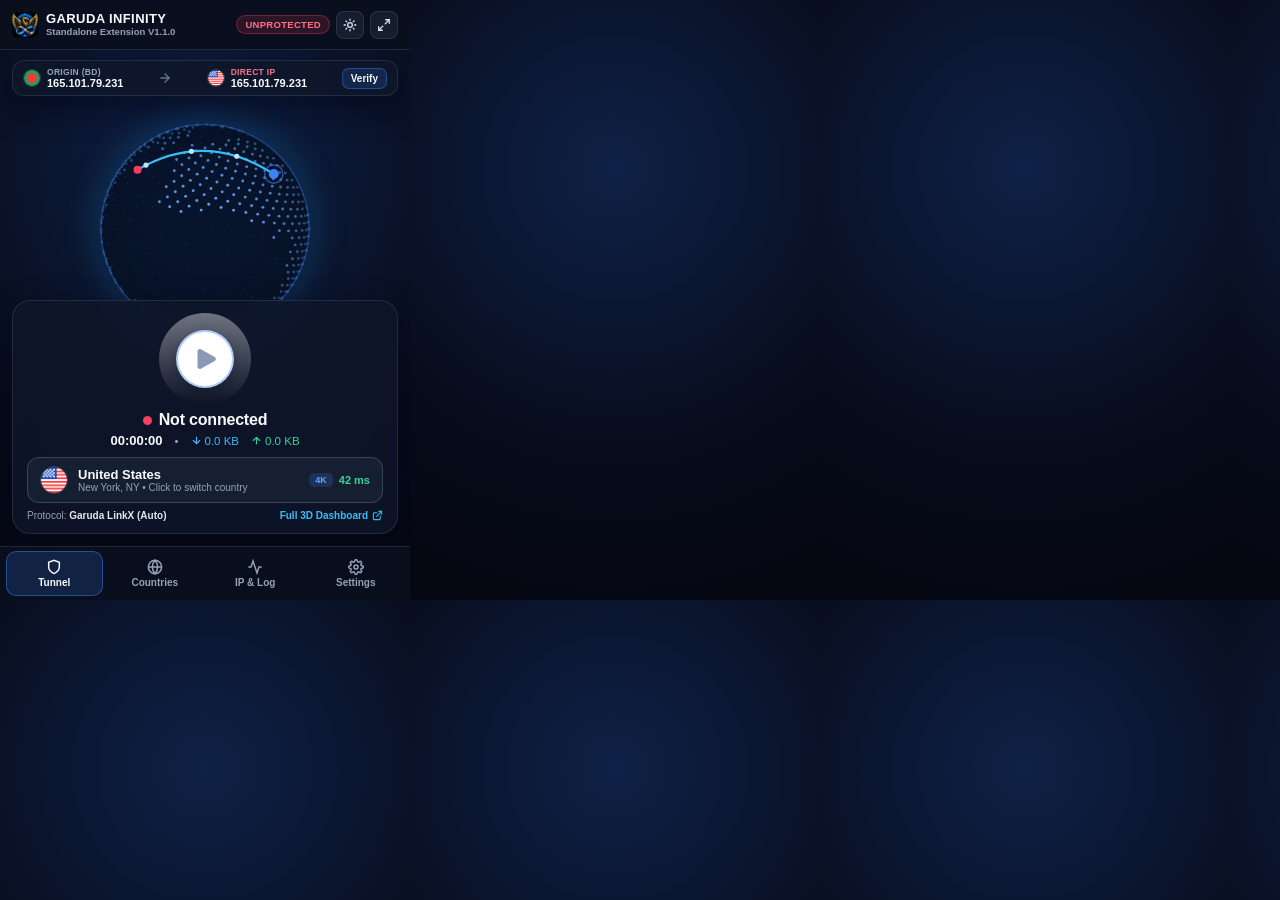
==== commit cc717f45: "Garuda Infinity V1.1.0 Public Release (Android 8.0-16+ Layer-3 TUN Engine & Self-Healing Gateway Upg" ====
--- a/Garuda-Infinity-Extension/popup.html
+++ b/Garuda-Infinity-Extension/popup.html
@@ -1619,7 +1619,7 @@
 <img src="garuda-favicon.svg" alt="Garuda Infinity" class="brand-logo" id="brandLogo" />
 <div>
 <div class="brand-title">GARUDA INFINITY</div>
-<div class="brand-sub" id="extHeaderVersionSub">Standalone Extension V1.0.2</div>
+<div class="brand-sub" id="extHeaderVersionSub">Standalone Extension V1.1.0</div>
 </div>
 </div>
 <div class="header-actions">
@@ -1976,7 +1976,7 @@
 <div style="display: flex; align-items: center; gap: 10px">
 <img src="garuda-favicon.svg" alt="" style="width: 32px; height: 32px" />
 <div>
-<div id="extAboutVersionTitle" style="font-size: 13.5px; font-weight: 800">Garuda Infinity V1.0.2</div>
+<div id="extAboutVersionTitle" style="font-size: 13.5px; font-weight: 800">Garuda Infinity V1.1.0</div>
 <div style="font-size: 10.5px; color: var(--text-secondary); margin-top: 1px">Standalone Browser VPN</div>
 </div>
 </div>
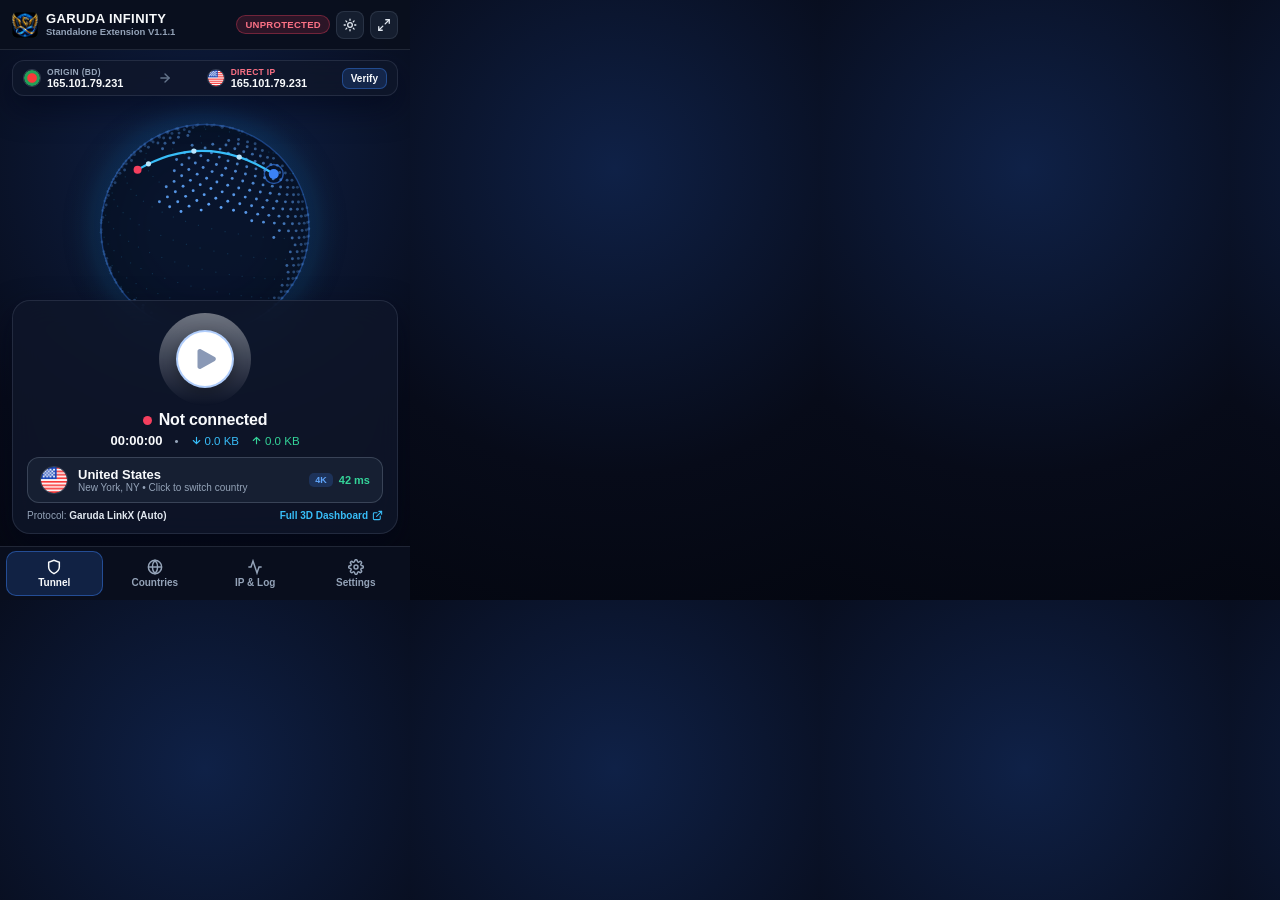
==== commit 36d5a3bf: "Release Garuda Infinity App V1.1.2 & Extension V1.1.1 (100K-user concurrency sharding, network speed" ====
--- a/Garuda-Infinity-Extension/popup.html
+++ b/Garuda-Infinity-Extension/popup.html
@@ -1619,7 +1619,7 @@
 <img src="garuda-favicon.svg" alt="Garuda Infinity" class="brand-logo" id="brandLogo" />
 <div>
 <div class="brand-title">GARUDA INFINITY</div>
-<div class="brand-sub" id="extHeaderVersionSub">Standalone Extension V1.1.0</div>
+<div class="brand-sub" id="extHeaderVersionSub">Standalone Extension V1.1.1</div>
 </div>
 </div>
 <div class="header-actions">
@@ -1976,7 +1976,7 @@
 <div style="display: flex; align-items: center; gap: 10px">
 <img src="garuda-favicon.svg" alt="" style="width: 32px; height: 32px" />
 <div>
-<div id="extAboutVersionTitle" style="font-size: 13.5px; font-weight: 800">Garuda Infinity V1.1.0</div>
+<div id="extAboutVersionTitle" style="font-size: 13.5px; font-weight: 800">Garuda Infinity V1.1.1</div>
 <div style="font-size: 10.5px; color: var(--text-secondary); margin-top: 1px">Standalone Browser VPN</div>
 </div>
 </div>
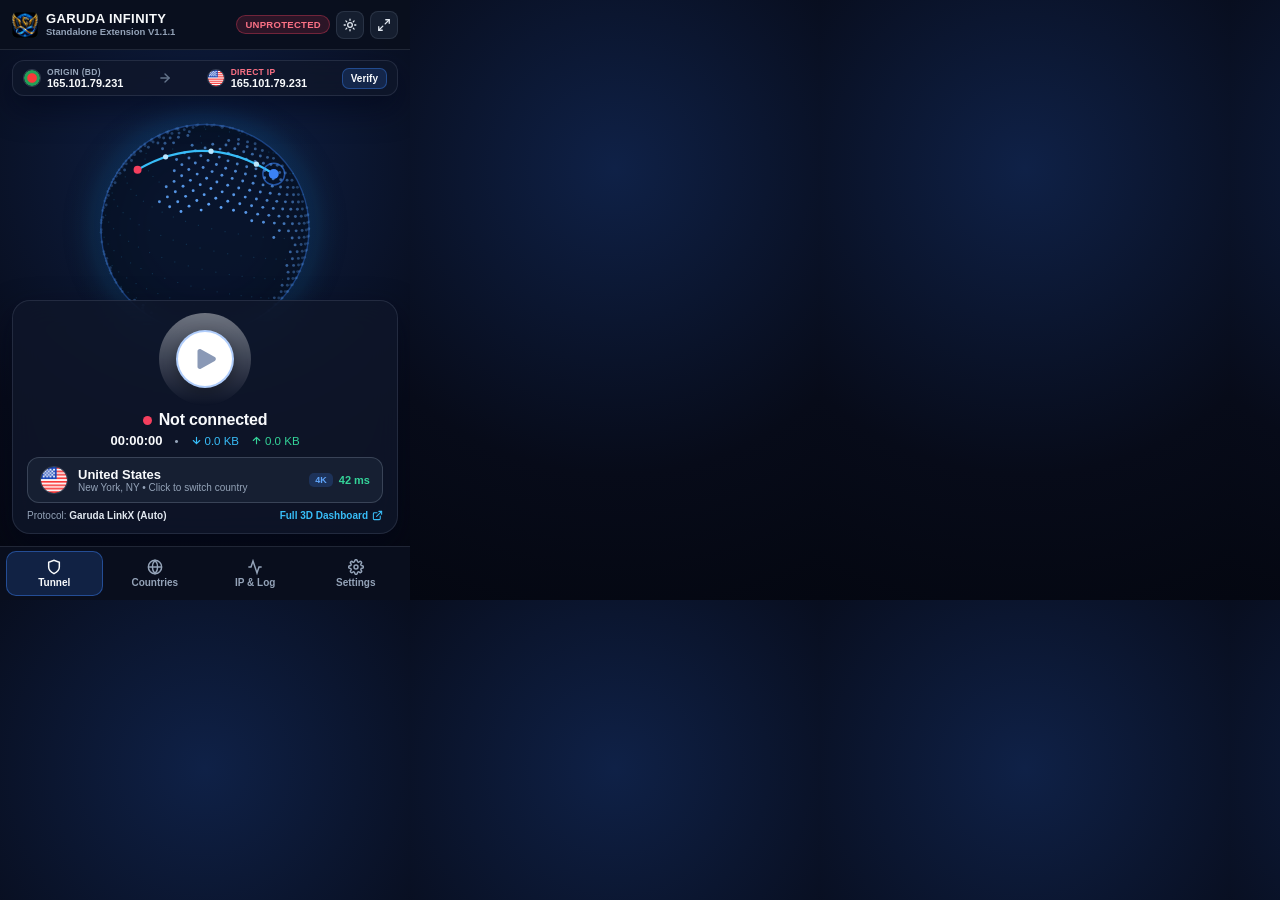
==== commit 01e23511: "New Version Released" ====
--- a/Garuda-Infinity-Extension/popup.html
+++ b/Garuda-Infinity-Extension/popup.html
@@ -1742,13 +1742,13 @@
 <div class="countries-title">Global Server Gateways</div>
 <div style="font-size: 10px; color: var(--text-secondary)">Click any country to connect &amp; switch exit IP</div>
 </div>
-<span id="catalogToggleBtn" class="catalog-toggle-btn" style="display: inline-flex; align-items: center; gap: 5px; cursor: default; pointer-events: none; user-select: none">
+<button id="catalogToggleBtn" type="button" class="catalog-toggle-btn" title="Toggle between 116 Official Multi-IP Servers and 246 Global Countries" style="display: inline-flex; align-items: center; gap: 5px; cursor: pointer; user-select: none">
 <svg viewBox="0 0 24 24" width="12" height="12" fill="none" stroke="currentColor" stroke-width="2.2" stroke-linecap="round" stroke-linejoin="round">
 <circle cx="12" cy="12" r="10" />
 <path d="M2 12h20M12 2a15.3 15.3 0 0 1 4 10 15.3 15.3 0 0 1-4 10 15.3 15.3 0 0 1-4-10 15.3 15.3 0 0 1 4-10z" />
 </svg>
-<span id="catalogToggleText">82 Official</span>
-</span>
+<span id="catalogToggleText">116 Official</span>
+</button>
 </div>
 <div class="search-box">
 <svg viewBox="0 0 24 24" width="14" height="14" fill="none" stroke="currentColor" stroke-width="2.2" stroke-linecap="round" stroke-linejoin="round" style="color: var(--text-secondary); flex-shrink: 0">
@@ -1768,14 +1768,13 @@
 <svg viewBox="0 0 24 24" fill="none" stroke="currentColor" stroke-width="2.2" stroke-linecap="round" stroke-linejoin="round">
 <polygon points="13 2 3 14 12 14 11 22 21 10 12 10 13 2" />
 </svg>
-<span id="tabAllServersText">All Servers (82)</span>
+<span id="tabAllServersText">All Servers (116)</span>
 </button>
 <button id="tabStreamingServers" class="mode-tab">
 <svg viewBox="0 0 24 24" fill="none" stroke="currentColor" stroke-width="2.2" stroke-linecap="round" stroke-linejoin="round">
 <rect width="20" height="15" x="2" y="7" rx="2" ry="2" />
-<polyline points="17 2 12 7 7 2" />
 </svg>
-<span id="tabStreamingServersText">Streaming &amp; 4K (36)</span>
+<span id="tabStreamingServersText">Streaming &amp; 4K (46)</span>
 </button>
 </div>
 <div class="region-pills">
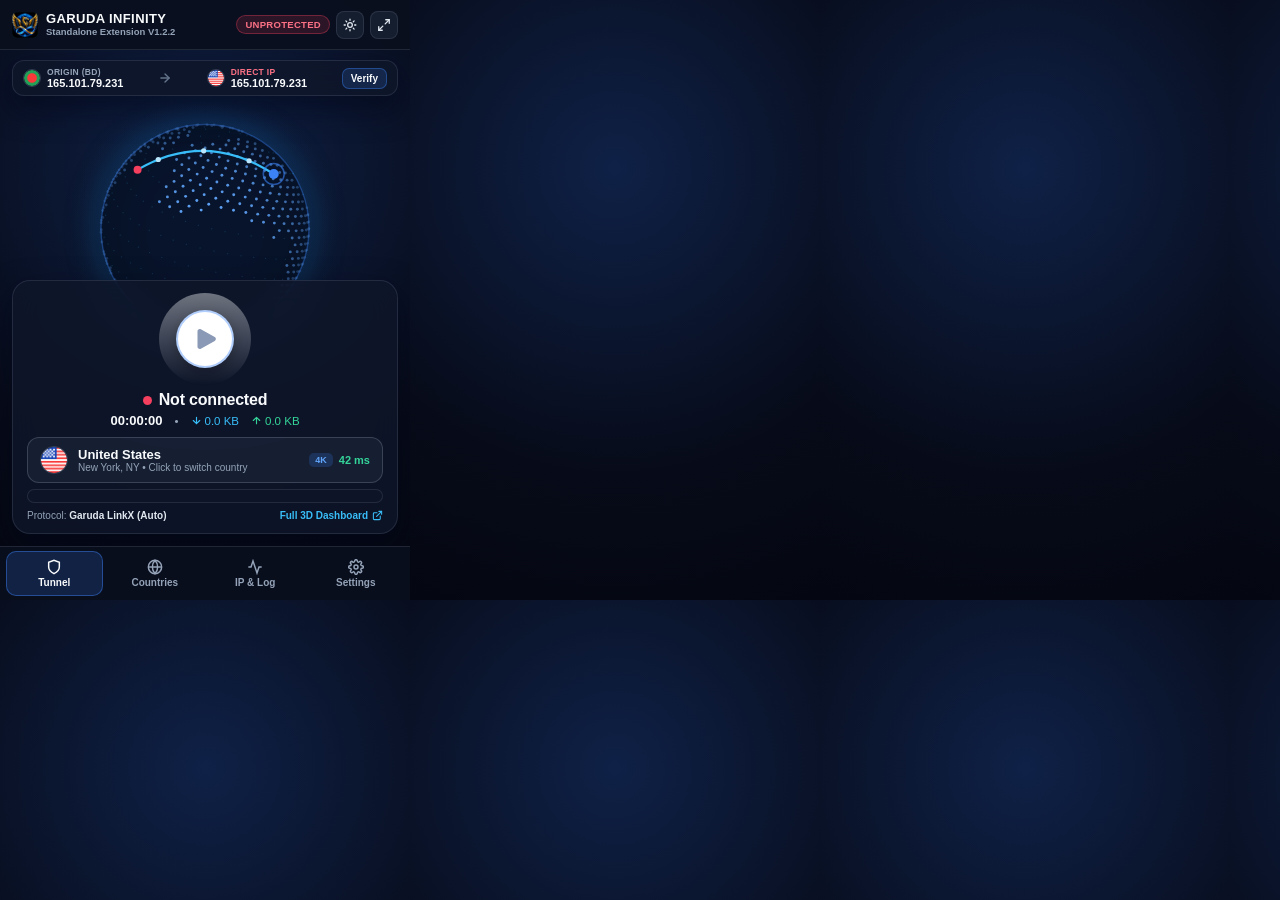
==== commit a0644a34: "V1.2.2" ====
--- a/Garuda-Infinity-Extension/popup.html
+++ b/Garuda-Infinity-Extension/popup.html
@@ -709,6 +709,160 @@
 background: rgba(16, 185, 129, 0.18);
 color: #047857;
 }
+/* Multi-City Selector Strip & Country Cities Drawer */
+.ext-city-strip {
+width: 100%;
+margin-top: 6px;
+padding: 6px 8px;
+border-radius: 9px;
+background: rgba(15, 23, 42, 0.55);
+border: 1px solid var(--border);
+display: flex;
+flex-direction: column;
+gap: 4px;
+}
+[data-theme="light"] .ext-city-strip {
+background: rgba(241, 245, 249, 0.85);
+}
+.ext-city-strip-header {
+display: flex;
+align-items: center;
+justify-content: space-between;
+font-size: 9.5px;
+font-weight: 700;
+color: var(--text-secondary);
+}
+.ext-city-chips-row {
+display: flex;
+flex-wrap: wrap;
+gap: 4px;
+max-height: 54px;
+overflow-y: auto;
+}
+.ext-city-chip {
+height: 22px;
+padding: 0 7px;
+border-radius: 6px;
+border: 1px solid var(--border);
+background: var(--surface-card);
+color: var(--text-secondary);
+font-size: 9.5px;
+font-weight: 600;
+cursor: pointer;
+display: inline-flex;
+align-items: center;
+gap: 4px;
+transition: all 0.14s ease;
+}
+.ext-city-chip:hover {
+border-color: var(--primary);
+color: var(--text-heading);
+}
+.ext-city-chip.active {
+border-color: rgba(59, 130, 246, 0.65);
+background: rgba(59, 130, 246, 0.22);
+color: #93c5fd;
+font-weight: 700;
+}
+[data-theme="light"] .ext-city-chip.active {
+background: rgba(37, 99, 235, 0.15);
+color: #1d4ed8;
+}
+.ext-city-chip.connected {
+border-color: rgba(16, 185, 129, 0.65);
+background: rgba(16, 185, 129, 0.2);
+color: #6ee7b7;
+font-weight: 700;
+}
+[data-theme="light"] .ext-city-chip.connected {
+background: rgba(16, 185, 129, 0.16);
+color: #047857;
+}
+.country-group-wrap {
+display: flex;
+flex-direction: column;
+margin-bottom: 4px;
+}
+.country-group-wrap .country-row {
+margin-bottom: 0;
+}
+.country-group-wrap.expanded .country-row {
+border-bottom-left-radius: 0;
+border-bottom-right-radius: 0;
+}
+.country-cities-toggle {
+height: 23px;
+padding: 0 7px;
+border-radius: 6px;
+border: 1px solid var(--border);
+background: var(--surface-card);
+color: var(--text-secondary);
+font-size: 9.5px;
+font-weight: 700;
+cursor: pointer;
+display: inline-flex;
+align-items: center;
+gap: 3px;
+margin-right: 5px;
+flex-shrink: 0;
+}
+.country-cities-toggle.expanded {
+border-color: rgba(56, 189, 248, 0.55);
+background: rgba(56, 189, 248, 0.16);
+color: #38bdf8;
+}
+[data-theme="light"] .country-cities-toggle.expanded {
+color: #0284c7;
+background: rgba(2, 132, 199, 0.12);
+}
+.country-cities-drawer {
+background: rgba(8, 15, 32, 0.72);
+border: 1px solid var(--border);
+border-top: none;
+border-bottom-left-radius: 10px;
+border-bottom-right-radius: 10px;
+padding: 6px 8px 7px 11px;
+display: flex;
+flex-direction: column;
+gap: 4px;
+}
+[data-theme="light"] .country-cities-drawer {
+background: rgba(241, 245, 249, 0.9);
+}
+.city-sub-row {
+display: flex;
+align-items: center;
+justify-content: space-between;
+padding: 5px 8px;
+border-radius: 7px;
+border: 1px solid var(--border);
+background: var(--surface-card);
+cursor: pointer;
+transition: all 0.13s ease;
+}
+.city-sub-row:hover {
+border-color: var(--primary);
+}
+.city-sub-row.selected {
+border-color: rgba(59, 130, 246, 0.55);
+background: rgba(59, 130, 246, 0.15);
+}
+.city-sub-row.connected {
+border-color: rgba(16, 185, 129, 0.55);
+background: rgba(16, 185, 129, 0.15);
+}
+.city-default-tag {
+font-size: 8px;
+font-weight: 700;
+padding: 1px 4px;
+border-radius: 3px;
+background: rgba(16, 185, 129, 0.18);
+color: #34d399;
+margin-left: 4px;
+}
+[data-theme="light"] .city-default-tag {
+color: #047857;
+}
 /* Segment 3 & 4 Cards */
 #seg-ipconfig {
 overflow: hidden;
@@ -1619,7 +1773,7 @@
 <img src="garuda-favicon.svg" alt="Garuda Infinity" class="brand-logo" id="brandLogo" />
 <div>
 <div class="brand-title">GARUDA INFINITY</div>
-<div class="brand-sub" id="extHeaderVersionSub">Standalone Extension V1.1.1</div>
+<div class="brand-sub" id="extHeaderVersionSub">Standalone Extension V1.2.2</div>
 </div>
 </div>
 <div class="header-actions">
@@ -1721,6 +1875,7 @@
 <span id="selectedCountryPing" class="ping-badge">42 ms</span>
 </div>
 </button>
+<div id="selectedCountryCitiesBar" class="ext-city-strip"></div>
 <div class="console-footer">
 <span>Protocol: <strong id="activeProtocolFooter" style="color: var(--text-body)">Garuda LinkX (Auto)</strong></span>
 <button id="expandDashboardLink" class="link-btn" style="display: inline-flex; align-items: center; gap: 4px">
@@ -1975,7 +2130,7 @@
 <div style="display: flex; align-items: center; gap: 10px">
 <img src="garuda-favicon.svg" alt="" style="width: 32px; height: 32px" />
 <div>
-<div id="extAboutVersionTitle" style="font-size: 13.5px; font-weight: 800">Garuda Infinity V1.1.1</div>
+<div id="extAboutVersionTitle" style="font-size: 13.5px; font-weight: 800">Garuda Infinity V1.2.2</div>
 <div style="font-size: 10.5px; color: var(--text-secondary); margin-top: 1px">Standalone Browser VPN</div>
 </div>
 </div>
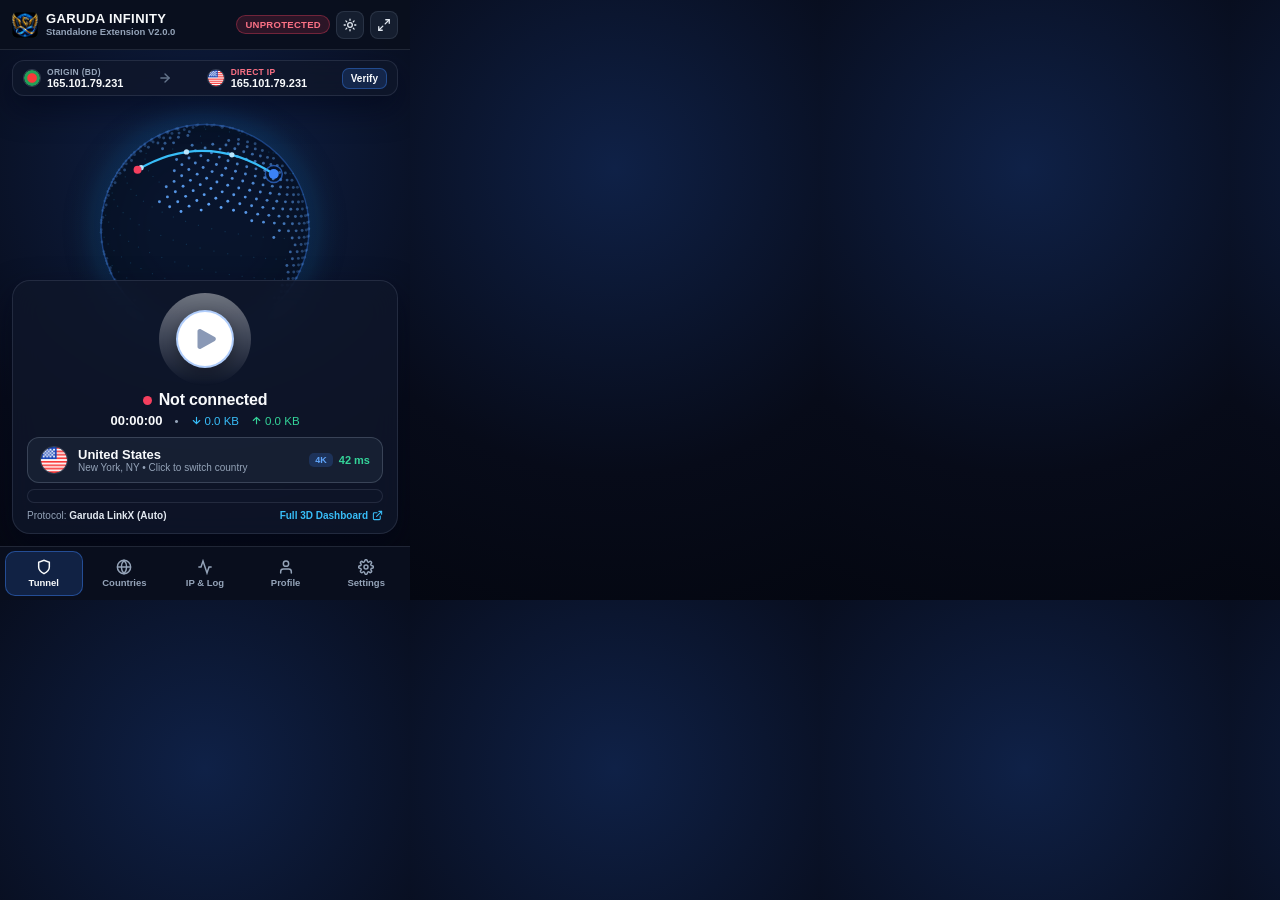
==== commit 7b1ae4cb: "refactor: update distribution release assets and extension files" ====
--- a/Garuda-Infinity-Extension/popup.html
+++ b/Garuda-Infinity-Extension/popup.html
@@ -87,6 +87,15 @@
 min-height: 100dvh;
 }
 /* Scrollbar */
+input:-webkit-autofill,
+input:-webkit-autofill:hover,
+input:-webkit-autofill:focus,
+input:-webkit-autofill:active {
+-webkit-box-shadow: 0 0 0 1000px #0f172a inset !important;
+-webkit-text-fill-color: #f8fafc !important;
+caret-color: #f8fafc !important;
+transition: background-color 9999s ease-in-out 0s;
+}
 ::-webkit-scrollbar {
 width: 5px;
 }
@@ -1399,15 +1408,15 @@
 transform: translateX(18px);
 background: #ffffff;
 }
-/* Bottom 4-Segment Navigation Bar */
+/* Bottom 5-Segment Navigation Bar */
 .bottom-nav {
 height: 54px;
 background: var(--surface-panel);
 border-top: 1px solid var(--border);
 display: grid;
-grid-template-columns: repeat(4, 1fr);
-padding: 4px 6px;
-gap: 4px;
+grid-template-columns: repeat(5, 1fr);
+padding: 4px 5px;
+gap: 3px;
 flex-shrink: 0;
 z-index: 20;
 }
@@ -1422,8 +1431,9 @@
 justify-content: center;
 gap: 2px;
 cursor: pointer;
-font-size: 10px;
-font-weight: 700;
+font-size: 9.5px;
+font-weight: 700;
+position: relative;
 transition: background 0.15s, color 0.15s, border-color 0.15s;
 }
 .nav-seg-btn svg {
@@ -1765,6 +1775,110 @@
 color: #0369a1;
 border-top-color: rgba(148, 163, 184, 0.28);
 }
+/* Auth & Admin Panel Clean Styling */
+#extAuthGateOverlay input:-webkit-autofill,
+#extAuthGateOverlay input:-webkit-autofill:hover,
+#extAuthGateOverlay input:-webkit-autofill:focus {
+-webkit-box-shadow: 0 0 0 1000px #0b1325 inset !important;
+-webkit-text-fill-color: #f8fafc !important;
+caret-color: #f8fafc !important;
+}
+.ext-auth-field {
+display: flex;
+flex-direction: column;
+gap: 4px;
+}
+.ext-auth-label {
+font-size: 11px;
+font-weight: 700;
+color: #cbd5e1;
+display: flex;
+align-items: center;
+justify-content: space-between;
+}
+.ext-auth-input {
+width: 100%;
+height: 40px;
+padding: 0 12px;
+border-radius: 10px;
+border: 1px solid rgba(148, 163, 184, 0.24);
+background: #0b1325;
+color: #f8fafc;
+font-size: 12.5px;
+outline: none;
+user-select: text;
+transition: border-color 0.15s ease;
+}
+.ext-auth-input:focus {
+border-color: #3b82f6;
+}
+.nav-badge-dot {
+position: absolute;
+top: 2px;
+right: 8px;
+min-width: 15px;
+height: 15px;
+padding: 0 4px;
+border-radius: 999px;
+background: #ef4444;
+color: #ffffff;
+font-size: 9px;
+font-weight: 800;
+display: none;
+align-items: center;
+justify-content: center;
+}
+.ext-stat-two-grid {
+display: grid;
+grid-template-columns: 1fr 1fr;
+gap: 8px;
+}
+.ext-stat-box {
+background: var(--surface-card);
+border: 1px solid var(--border-strong);
+border-radius: 11px;
+padding: 10px 12px;
+display: flex;
+align-items: center;
+justify-content: space-between;
+}
+.ext-radio-pill {
+display: inline-flex;
+align-items: center;
+gap: 5px;
+padding: 4px 8px;
+border-radius: 7px;
+border: 1px solid var(--border-strong);
+background: var(--surface-card);
+color: var(--text-body);
+font-size: 10.5px;
+font-weight: 700;
+cursor: pointer;
+user-select: none;
+}
+.ext-radio-pill.selected {
+border-color: var(--primary);
+background: rgba(59, 130, 246, 0.18);
+color: #93c5fd;
+}
+[data-theme="light"] .ext-radio-pill.selected {
+background: rgba(37, 99, 235, 0.14);
+color: #1d4ed8;
+}
+.ext-mini-btn {
+height: 25px;
+padding: 0 8px;
+border-radius: 7px;
+font-size: 10.5px;
+font-weight: 700;
+cursor: pointer;
+border: 1px solid var(--border-strong);
+background: var(--surface-card);
+color: var(--text-heading);
+display: inline-flex;
+align-items: center;
+gap: 4px;
+}
 </style>
 </head>
 <body>
@@ -1773,7 +1887,7 @@
 <img src="garuda-favicon.svg" alt="Garuda Infinity" class="brand-logo" id="brandLogo" />
 <div>
 <div class="brand-title">GARUDA INFINITY</div>
-<div class="brand-sub" id="extHeaderVersionSub">Standalone Extension V1.2.2</div>
+<div class="brand-sub" id="extHeaderVersionSub">Standalone Extension V2.0.0</div>
 </div>
 </div>
 <div class="header-actions">
@@ -2073,6 +2187,9 @@
 </div>
 </div>
 </section>
+<section id="seg-account" class="segment-pane">
+<div id="extAccountSegmentRoot" class="pane-body" style="padding: 10px 12px; gap: 9px"></div>
+</section>
 <section id="seg-settings" class="segment-pane">
 <div class="pane-body">
 <div class="glass-card">
@@ -2125,12 +2242,28 @@
 </select>
 </div>
 </div>
+<div id="extAccountCard" class="glass-card" style="padding: 13px 14px; display: none">
+<div style="display: flex; align-items: center; justify-content: space-between; gap: 8px; margin-bottom: 10px">
+<div style="min-width: 0">
+<div style="display: flex; align-items: center; gap: 6px; flex-wrap: wrap">
+<span id="extAccountName" style="font-size: 13px; font-weight: 800; color: var(--text-heading)">Account</span>
+<span id="extAccountRoleBadge" class="status-pill status-on" style="font-size: 9.5px; padding: 2px 7px">USER</span>
+</div>
+<div id="extAccountEmail" style="font-size: 11px; color: var(--text-secondary); margin-top: 2px; overflow: hidden; text-overflow: ellipsis"></div>
+</div>
+<button id="extLogoutBtn" class="btn-secondary" style="height: 28px; padding: 0 10px; font-size: 11px; border-color: rgba(244, 63, 94, 0.4); color: #fb7185; flex-shrink: 0">Sign Out</button>
+</div>
+<div style="display: flex; gap: 7px">
+<button id="extOpenProfileBtn" class="btn-secondary" style="flex: 1; height: 30px; font-size: 11px; justify-content: center">Profile</button>
+<button id="extOpenAdminBtn" class="btn-primary" style="display: none; flex: 1; height: 30px; font-size: 11px; justify-content: center">Users</button>
+</div>
+</div>
 <div class="glass-card" style="padding: 15px 14px">
 <div style="display: flex; align-items: center; justify-content: space-between; margin-bottom: 12px">
 <div style="display: flex; align-items: center; gap: 10px">
 <img src="garuda-favicon.svg" alt="" style="width: 32px; height: 32px" />
 <div>
-<div id="extAboutVersionTitle" style="font-size: 13.5px; font-weight: 800">Garuda Infinity V1.2.2</div>
+<div id="extAboutVersionTitle" style="font-size: 13.5px; font-weight: 800">Garuda Infinity V2.0.0</div>
 <div style="font-size: 10.5px; color: var(--text-secondary); margin-top: 1px">Standalone Browser VPN</div>
 </div>
 </div>
@@ -2203,6 +2336,14 @@
 </svg>
 <span>IP &amp; Log</span>
 </button>
+<button id="navAccountBtn" class="nav-seg-btn" data-seg="account">
+<span id="navAccountBadge" class="nav-badge-dot">0</span>
+<svg id="navAccountIcon" viewBox="0 0 24 24" fill="none" stroke="currentColor" stroke-width="2.2" stroke-linecap="round" stroke-linejoin="round">
+<path d="M20 21v-2a4 4 0 0 0-4-4H8a4 4 0 0 0-4 4v2" />
+<circle cx="12" cy="7" r="4" />
+</svg>
+<span id="navAccountLabel">Profile</span>
+</button>
 <button class="nav-seg-btn" data-seg="settings">
 <svg viewBox="0 0 24 24" fill="none" stroke="currentColor" stroke-width="2.2">
 <circle cx="12" cy="12" r="3" />
@@ -2230,6 +2371,63 @@
 </button>
 </div>
 </div>
+<div id="extAuthGateOverlay" style="display: none; position: fixed; inset: 0; z-index: 9800; background: radial-gradient(circle at 50% 15%, #0f2147 0%, #060a17 70%, #040711 100%); flex-direction: column; justify-content: center; padding: 14px 16px; overflow-y: auto">
+<div style="width: 100%; background: rgba(11, 18, 35, 0.96); border: 1px solid rgba(148, 163, 184, 0.22); border-radius: 20px; padding: 20px 17px 15px; box-shadow: 0 22px 52px rgba(0, 0, 0, 0.72)">
+<div style="display: flex; flex-direction: column; align-items: center; text-align: center; margin-bottom: 14px">
+<div style="width: 56px; height: 56px; border-radius: 16px; background: rgba(15, 23, 42, 0.92); border: 1.5px solid rgba(59, 130, 246, 0.48); box-shadow: 0 10px 26px rgba(59, 130, 246, 0.28); display: flex; align-items: center; justify-content: center; margin-bottom: 9px">
+<img src="garuda-favicon.svg" alt="Garuda Infinity" style="width: 38px; height: 38px; object-fit: contain" />
+</div>
+<div id="extAuthHeadline" style="font-size: 17px; font-weight: 800; color: #f8fafc; letter-spacing: -0.2px">Garuda Infinity VPN</div>
+<div id="extAuthSubText" style="font-size: 11.5px; color: #94a3b8; margin-top: 3px; line-height: 1.4">Sign in to unlock encrypted VPN access.</div>
+</div>
+<div id="extAuthAlertBox" style="display: none; padding: 9px 11px; border-radius: 10px; font-size: 11.5px; line-height: 1.45; margin-bottom: 11px"></div>
+<form id="extAuthForm" style="display: flex; flex-direction: column; gap: 10px">
+<div id="extFieldRegName" class="ext-auth-field" style="display: none">
+<label class="ext-auth-label" for="extRegNameInput">Full Name</label>
+<input id="extRegNameInput" class="ext-auth-input" type="text" placeholder="Enter your full name" autocomplete="name" />
+</div>
+<div id="extFieldEmail" class="ext-auth-field">
+<label class="ext-auth-label" for="extAuthEmailInput">Email Address</label>
+<input id="extAuthEmailInput" class="ext-auth-input" type="email" placeholder="you@example.com" autocomplete="email" />
+</div>
+<div id="extFieldOtp" class="ext-auth-field" style="display: none">
+<label class="ext-auth-label" for="extOtpCodeInput">6-Digit Email Verification Code</label>
+<input id="extOtpCodeInput" class="ext-auth-input" type="text" inputmode="numeric" maxlength="6" placeholder="000000" style="height: 44px; border-color: rgba(56, 189, 248, 0.48); color: #38bdf8; font-size: 18px; font-weight: 800; text-align: center; letter-spacing: 0.32em" />
+</div>
+<div id="extFieldPassword" class="ext-auth-field">
+<div class="ext-auth-label">
+<label id="extPasswordLabelText" for="extAuthPasswordInput">Password</label>
+<button type="button" id="extTabResetBtn" style="background: transparent; border: none; color: #60a5fa; font-size: 11px; font-weight: 700; cursor: pointer; padding: 0">Forgot Password?</button>
+</div>
+<input id="extAuthPasswordInput" class="ext-auth-input" type="password" placeholder="Enter your password" autocomplete="current-password" />
+</div>
+<div id="extFieldConfirmPassword" class="ext-auth-field" style="display: none">
+<label class="ext-auth-label" for="extAuthConfirmPasswordInput">Confirm Password</label>
+<input id="extAuthConfirmPasswordInput" class="ext-auth-input" type="password" placeholder="Re-enter your password" autocomplete="new-password" />
+</div>
+<div id="extFieldRegNote" class="ext-auth-field" style="display: none">
+<label class="ext-auth-label" for="extRegNoteInput"><span>Access Note for Admin <span style="font-weight: 400; opacity: 0.75">(Optional)</span></span></label>
+<input id="extRegNoteInput" class="ext-auth-input" type="text" placeholder="Department, team, or request note" />
+</div>
+<div id="extHaveResetCodeRow" style="display: none; justify-content: flex-end; margin-top: -3px">
+<button type="button" id="extHaveResetCodeBtn" style="background: transparent; border: none; color: #60a5fa; font-size: 11px; font-weight: 700; cursor: pointer; padding: 0">Already have a 6-digit code? Enter Code →</button>
+</div>
+<div id="extStep2ActionsRow" style="display: none; justify-content: space-between; align-items: center; font-size: 11px; margin-top: -2px">
+<button type="button" id="extEditStep1Btn" style="background: transparent; border: none; color: #94a3b8; font-weight: 600; cursor: pointer; padding: 0">← Edit Details</button>
+<button type="button" id="extSendCodeBtn" style="background: transparent; border: none; color: #60a5fa; font-weight: 700; cursor: pointer; padding: 0">Resend Code</button>
+</div>
+<button type="submit" id="extAuthSubmitBtn" class="btn-primary" style="width: 100%; height: 42px; justify-content: center; font-size: 13px; font-weight: 800; border-radius: 11px; margin-top: 2px">Sign In</button>
+</form>
+<div style="margin-top: 13px; text-align: center; font-size: 12px; color: #94a3b8">
+<span id="extAuthSwitchPrompt">Don't have an account?</span>
+<button type="button" id="extAuthSwitchModeBtn" style="background: transparent; border: none; color: #60a5fa; font-size: 12px; font-weight: 800; cursor: pointer; margin-left: 4px; padding: 0">Sign Up</button>
+</div>
+<div style="margin-top: 12px; padding-top: 9px; border-top: 1px solid rgba(148, 163, 184, 0.14); display: flex; justify-content: space-between; align-items: center; font-size: 10.5px; color: #94a3b8">
+<span>App &amp; Extension Synced</span>
+<span id="extAuthVersionBadge" style="font-weight: 700; opacity: 0.85">V2.0.0</span>
+</div>
+</div>
+</div>
 <script src="popup.js"></script>
 </body>
 </html>
